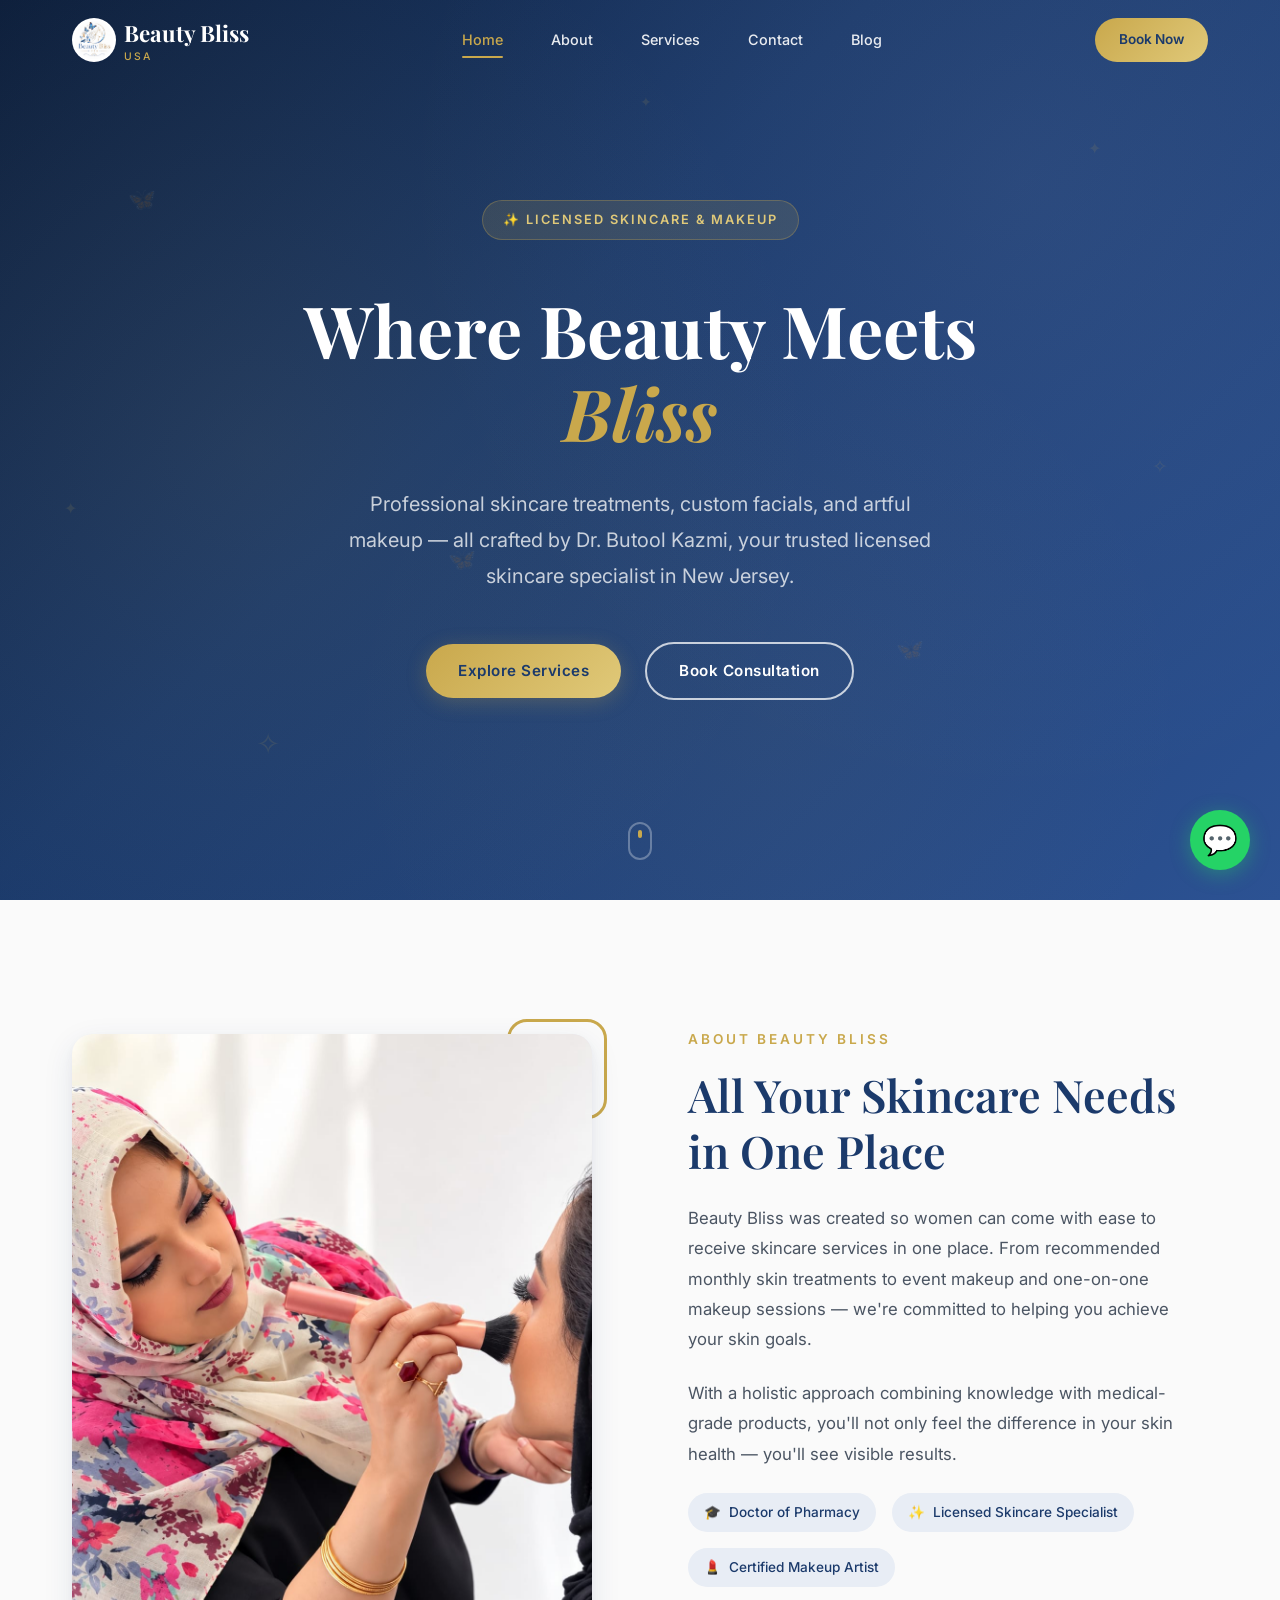
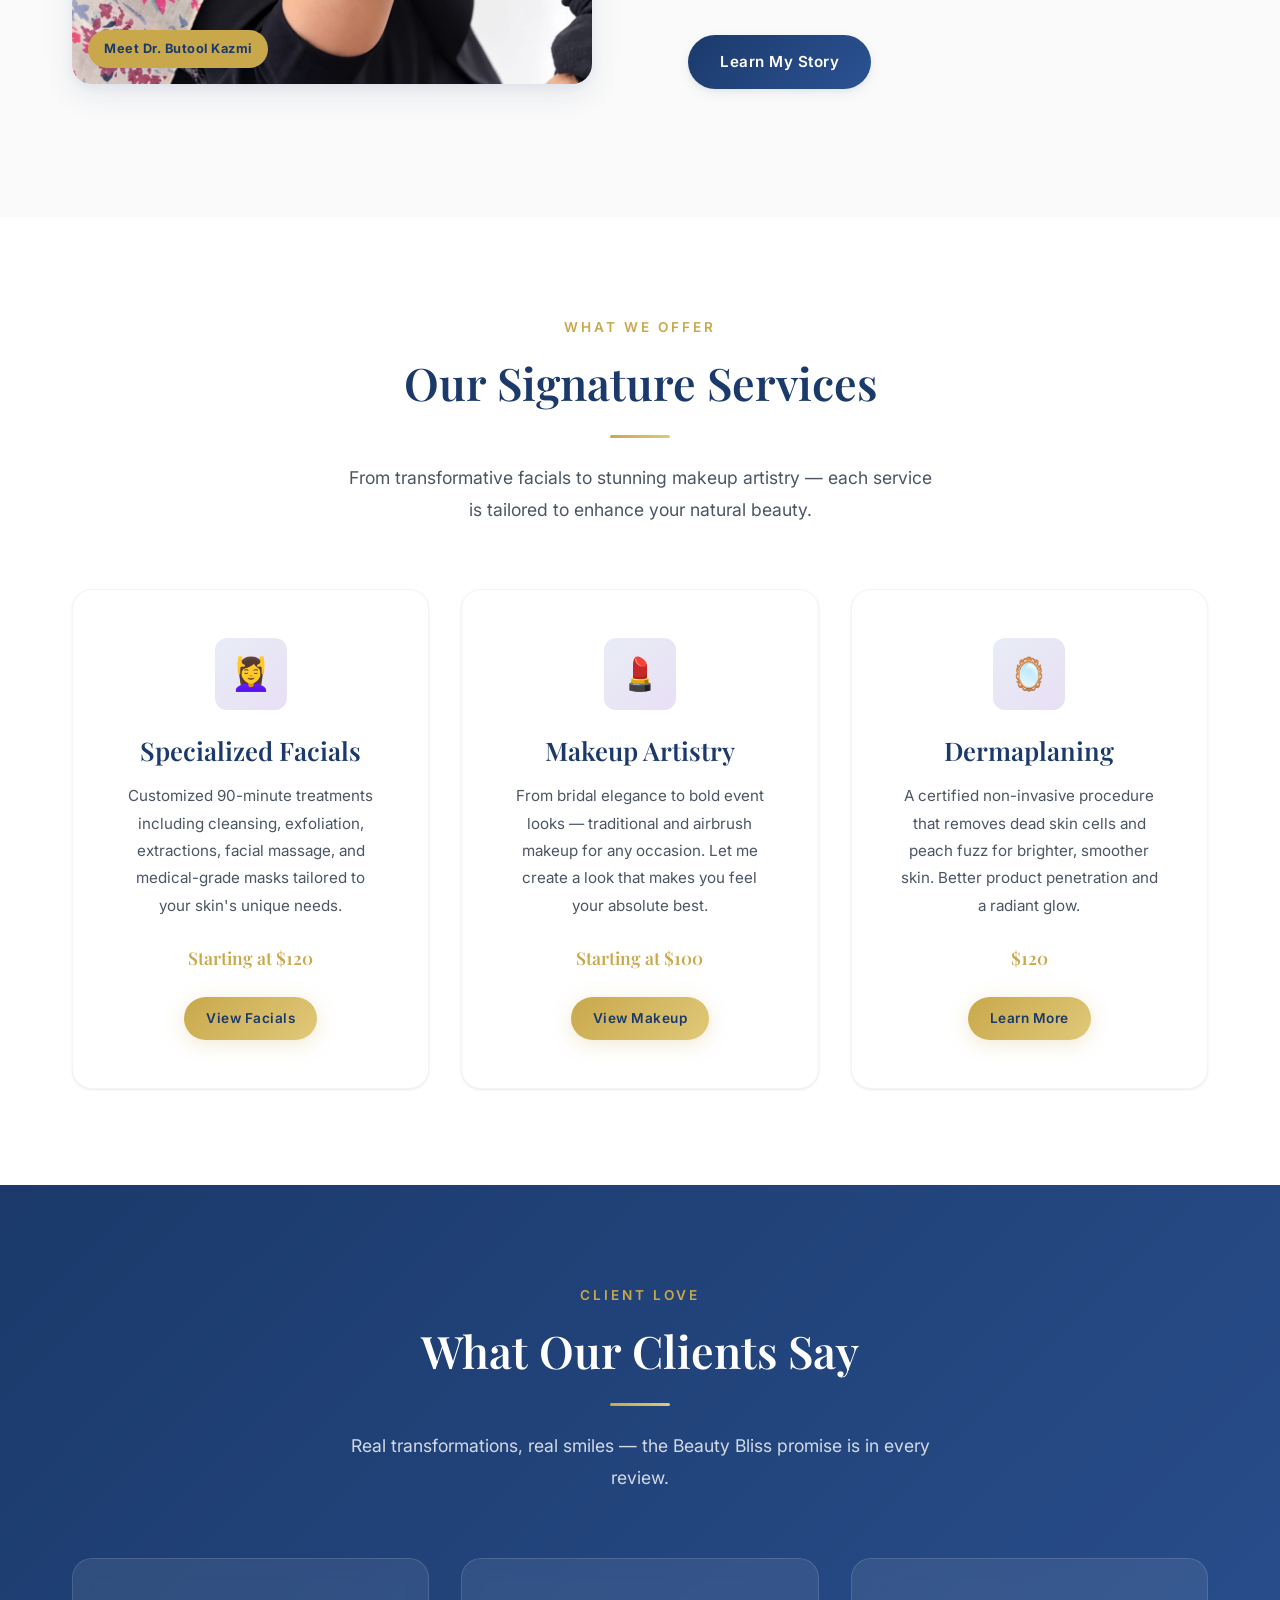
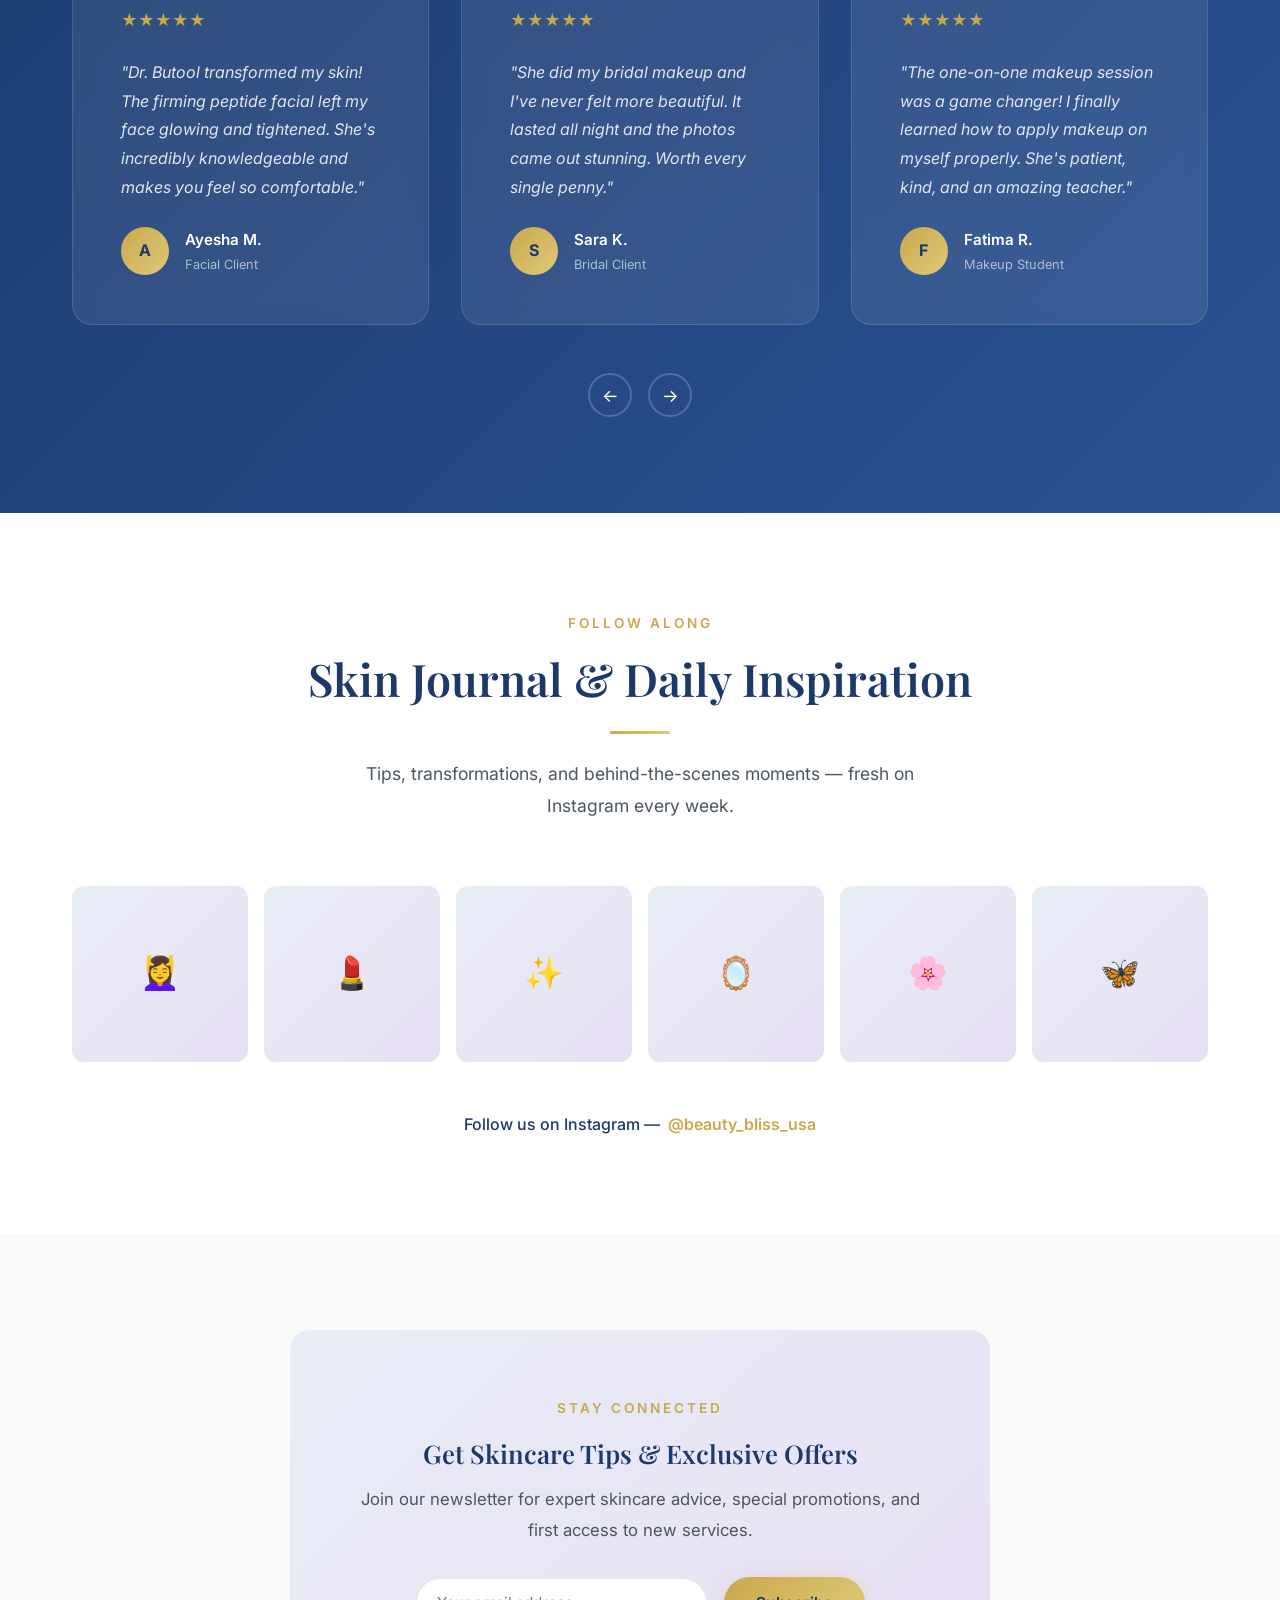
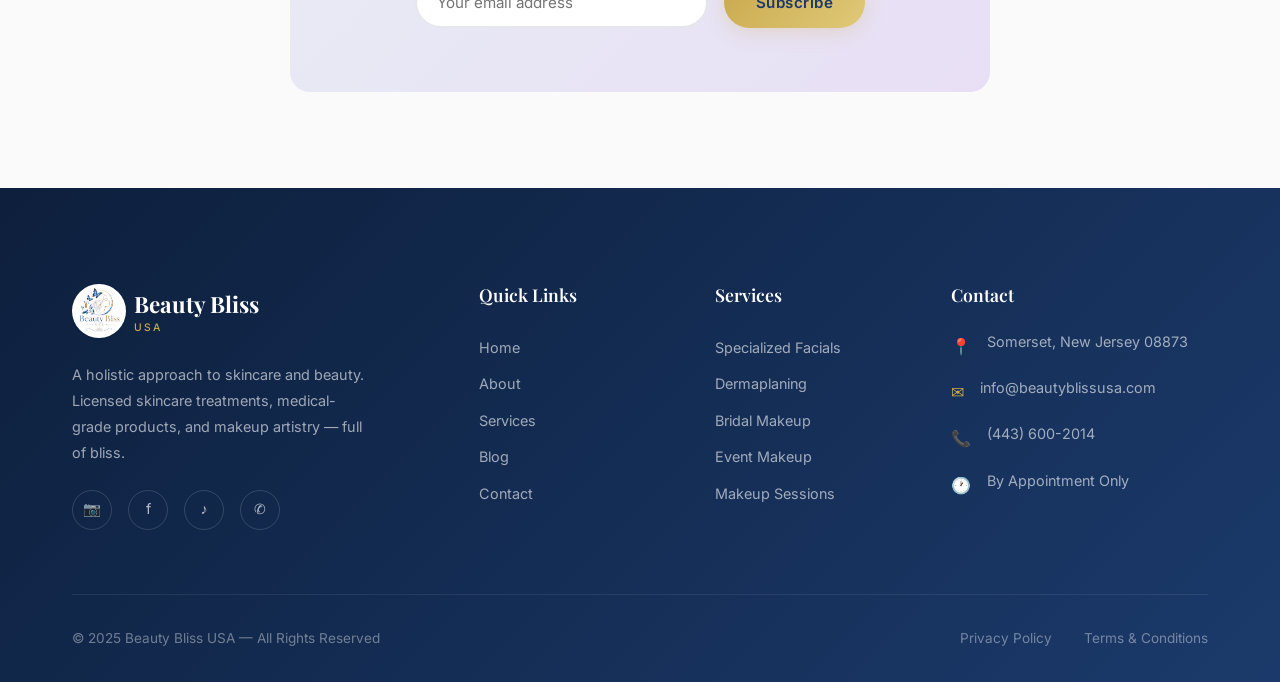
==== index.html @ 26333144 "Beauty Bliss USA - complete marketing site" ====
<!DOCTYPE html>
<html lang="en">
<head>
  <meta charset="UTF-8">
  <meta name="viewport" content="width=device-width, initial-scale=1.0">
  <title>Beauty Bliss USA — Skincare & Makeup Services in New Jersey</title>
  <meta name="description" content="Beauty Bliss USA offers professional skincare treatments, facials, dermaplaning, bridal makeup, and one-on-one makeup sessions in Somerset, New Jersey.">
  <link rel="stylesheet" href="css/style.css">
  <link rel="icon" href="images/logo.jpeg">
</head>
<body>

  <!-- ========== NAVIGATION ========== -->
  <nav class="nav" id="nav">
    <div class="nav__container">
      <a href="index.html" class="nav__logo">
        <img src="images/logo.jpeg" alt="Beauty Bliss USA logo" class="nav__logo-img">
        <div>
          <span class="nav__logo-text">Beauty Bliss</span>
          <span class="nav__logo-sub">USA</span>
        </div>
      </a>
      <div class="nav__links">
        <a href="index.html" class="nav__link active">Home</a>
        <a href="about.html" class="nav__link">About</a>
        <a href="services.html" class="nav__link">Services</a>
        <a href="contact.html" class="nav__link">Contact</a>
        <a href="blog.html" class="nav__link">Blog</a>
      </div>
      <a href="contact.html" class="nav__cta">Book Now</a>
      <button class="nav__toggle" aria-label="Menu">
        <span></span><span></span><span></span>
      </button>
    </div>
  </nav>

  <!-- Mobile Menu -->
  <div class="nav__mobile-menu">
    <a href="index.html" class="nav__mobile-link">Home</a>
    <a href="about.html" class="nav__mobile-link">About</a>
    <a href="services.html" class="nav__mobile-link">Services</a>
    <a href="contact.html" class="nav__mobile-link">Contact</a>
    <a href="blog.html" class="nav__mobile-link">Blog</a>
    <a href="contact.html" class="btn btn--primary">Book Now</a>
  </div>

  <!-- ========== HERO ========== -->
  <section class="hero" id="home">
    <div class="hero__bg-pattern"></div>
    <div class="hero__particles">
      <span class="hero__particle">🦋</span>
      <span class="hero__particle">✦</span>
      <span class="hero__particle">🦋</span>
      <span class="hero__particle">✧</span>
      <span class="hero__particle">✦</span>
      <span class="hero__particle">🦋</span>
      <span class="hero__particle">✧</span>
      <span class="hero__particle">✦</span>
    </div>
    <div class="hero__content">
      <div class="hero__badge">✨ Licensed Skincare & Makeup</div>
      <h1 class="hero__title">Where Beauty Meets <em>Bliss</em></h1>
      <p class="hero__subtitle">Professional skincare treatments, custom facials, and artful makeup — all crafted by Dr. Butool Kazmi, your trusted licensed skincare specialist in New Jersey.</p>
      <div class="hero__actions">
        <a href="services.html" class="btn btn--primary">Explore Services</a>
        <a href="contact.html" class="btn btn--outline">Book Consultation</a>
      </div>
    </div>
    <div class="hero__scroll-indicator"><span></span></div>
  </section>

  <!-- ========== ABOUT PREVIEW ========== -->
  <section class="section" id="about-preview">
    <div class="container">
      <div class="about-preview">
        <div class="about-preview__image-wrapper reveal reveal--left">
          <div class="about-preview__image">
            <img src="images/owner-makeup.jpeg" alt="Dr. Butool Kazmi, founder of Beauty Bliss USA, giving a client her signature glow">
            <span class="about-preview__image-badge">Meet Dr. Butool Kazmi</span>
          </div>
          <div class="about-preview__image-accent"></div>
        </div>
        <div class="about-preview__content reveal reveal--right">
          <div class="about-preview__label">About Beauty Bliss</div>
          <h2>All Your Skincare Needs in One Place</h2>
          <p>Beauty Bliss was created so women can come with ease to receive skincare services in one place. From recommended monthly skin treatments to event makeup and one-on-one makeup sessions — we're committed to helping you achieve your skin goals.</p>
          <p>With a holistic approach combining knowledge with medical-grade products, you'll not only feel the difference in your skin health — you'll see visible results.</p>
          <div class="about-preview__credentials">
            <span class="about-preview__credential"><span class="icon">🎓</span> Doctor of Pharmacy</span>
            <span class="about-preview__credential"><span class="icon">✨</span> Licensed Skincare Specialist</span>
            <span class="about-preview__credential"><span class="icon">💄</span> Certified Makeup Artist</span>
          </div>
          <a href="about.html" class="btn btn--blue">Learn My Story</a>
        </div>
      </div>
    </div>
  </section>

  <!-- ========== SERVICES PREVIEW ========== -->
  <section class="section section--alt" id="services-preview">
    <div class="container">
      <div class="section-header reveal">
        <span class="section-header__label">What We Offer</span>
        <h2>Our Signature Services</h2>
        <span class="accent-line"></span>
        <p>From transformative facials to stunning makeup artistry — each service is tailored to enhance your natural beauty.</p>
      </div>
      <div class="services-grid">
        <div class="service-card reveal delay-1">
          <div class="service-card__icon">💆‍♀️</div>
          <h3>Specialized Facials</h3>
          <p>Customized 90-minute treatments including cleansing, exfoliation, extractions, facial massage, and medical-grade masks tailored to your skin's unique needs.</p>
          <div class="service-card__price">Starting at $120</div>
          <a href="services.html" class="btn btn--primary btn--sm">View Facials</a>
        </div>
        <div class="service-card reveal delay-2">
          <div class="service-card__icon">💄</div>
          <h3>Makeup Artistry</h3>
          <p>From bridal elegance to bold event looks — traditional and airbrush makeup for any occasion. Let me create a look that makes you feel your absolute best.</p>
          <div class="service-card__price">Starting at $100</div>
          <a href="services.html" class="btn btn--primary btn--sm">View Makeup</a>
        </div>
        <div class="service-card reveal delay-3">
          <div class="service-card__icon">🪞</div>
          <h3>Dermaplaning</h3>
          <p>A certified non-invasive procedure that removes dead skin cells and peach fuzz for brighter, smoother skin. Better product penetration and a radiant glow.</p>
          <div class="service-card__price">$120</div>
          <a href="services.html" class="btn btn--primary btn--sm">Learn More</a>
        </div>
      </div>
    </div>
  </section>

  <!-- ========== TESTIMONIALS ========== -->
  <section class="section section--blue" id="testimonials">
    <div class="container">
      <div class="section-header reveal">
        <span class="section-header__label">Client Love</span>
        <h2>What Our Clients Say</h2>
        <span class="accent-line"></span>
        <p>Real transformations, real smiles — the Beauty Bliss promise is in every review.</p>
      </div>
      <div class="testimonials__wrapper reveal">
        <div class="testimonials__track">
          <div class="testimonial-card">
            <div class="testimonial-card__stars">★★★★★</div>
            <p class="testimonial-card__text">"Dr. Butool transformed my skin! The firming peptide facial left my face glowing and tightened. She's incredibly knowledgeable and makes you feel so comfortable."</p>
            <div class="testimonial-card__author">
              <div class="testimonial-card__avatar">A</div>
              <div>
                <p class="testimonial-card__name">Ayesha M.</p>
                <p class="testimonial-card__role">Facial Client</p>
              </div>
            </div>
          </div>
          <div class="testimonial-card">
            <div class="testimonial-card__stars">★★★★★</div>
            <p class="testimonial-card__text">"She did my bridal makeup and I've never felt more beautiful. It lasted all night and the photos came out stunning. Worth every single penny."</p>
            <div class="testimonial-card__author">
              <div class="testimonial-card__avatar">S</div>
              <div>
                <p class="testimonial-card__name">Sara K.</p>
                <p class="testimonial-card__role">Bridal Client</p>
              </div>
            </div>
          </div>
          <div class="testimonial-card">
            <div class="testimonial-card__stars">★★★★★</div>
            <p class="testimonial-card__text">"The one-on-one makeup session was a game changer! I finally learned how to apply makeup on myself properly. She's patient, kind, and an amazing teacher."</p>
            <div class="testimonial-card__author">
              <div class="testimonial-card__avatar">F</div>
              <div>
                <p class="testimonial-card__name">Fatima R.</p>
                <p class="testimonial-card__role">Makeup Student</p>
              </div>
            </div>
          </div>
          <div class="testimonial-card">
            <div class="testimonial-card__stars">★★★★★</div>
            <p class="testimonial-card__text">"I've struggled with acne-prone skin for years. Her oxygenated Rx facial is the only thing that's actually worked. My confidence is back!"</p>
            <div class="testimonial-card__author">
              <div class="testimonial-card__avatar">H</div>
              <div>
                <p class="testimonial-card__name">Hina B.</p>
                <p class="testimonial-card__role">Skincare Client</p>
              </div>
            </div>
          </div>
          <div class="testimonial-card">
            <div class="testimonial-card__stars">★★★★★</div>
            <p class="testimonial-card__text">"Absolute professional. From the consultation to the final look, everything was perfection. She listens to what you want and delivers beyond expectations."</p>
            <div class="testimonial-card__author">
              <div class="testimonial-card__avatar">N</div>
              <div>
                <p class="testimonial-card__name">Nadia T.</p>
                <p class="testimonial-card__role">Event Makeup Client</p>
              </div>
            </div>
          </div>
          <div class="testimonial-card">
            <div class="testimonial-card__stars">★★★★★</div>
            <p class="testimonial-card__text">"Dermaplaning was gentle and effective. My skin has never looked smoother and makeup applies like a dream now. Highly recommend!"</p>
            <div class="testimonial-card__author">
              <div class="testimonial-card__avatar">M</div>
              <div>
                <p class="testimonial-card__name">Mariam J.</p>
                <p class="testimonial-card__role">Dermaplaning Client</p>
              </div>
            </div>
          </div>
        </div>
      </div>
      <div class="testimonials__nav reveal">
        <button class="testimonials__nav-btn testimonials__prev" aria-label="Previous">←</button>
        <button class="testimonials__nav-btn testimonials__next" aria-label="Next">→</button>
      </div>
    </div>
  </section>
<!-- ========== INSTAGRAM FEED ========== -->
  <section class="section section--alt" id="instagram">
    <div class="container">
      <div class="section-header reveal">
        <span class="section-header__label">Follow Along</span>
        <h2>Skin Journal & Daily Inspiration</h2>
        <span class="accent-line"></span>
        <p>Tips, transformations, and behind-the-scenes moments — fresh on Instagram every week.</p>
      </div>
      <div class="instagram-grid">
        <a href="https://www.instagram.com/beauty_bliss_usa/" target="_blank" rel="noopener" class="instagram-item reveal delay-1">💆‍♀️</a>
        <a href="https://www.instagram.com/beauty_bliss_usa/" target="_blank" rel="noopener" class="instagram-item reveal delay-2">💄</a>
        <a href="https://www.instagram.com/beauty_bliss_usa/" target="_blank" rel="noopener" class="instagram-item reveal delay-3">✨</a>
        <a href="https://www.instagram.com/beauty_bliss_usa/" target="_blank" rel="noopener" class="instagram-item reveal delay-4">🪞</a>
        <a href="https://www.instagram.com/beauty_bliss_usa/" target="_blank" rel="noopener" class="instagram-item reveal delay-5">🌸</a>
        <a href="https://www.instagram.com/beauty_bliss_usa/" target="_blank" rel="noopener" class="instagram-item reveal delay-6">🦋</a>
      </div>
      <p class="instagram-handle reveal">Follow us on Instagram — <a href="https://www.instagram.com/beauty_bliss_usa/" target="_blank" rel="noopener">@beauty_bliss_usa</a></p>
    </div>
  </section>

  <!-- ========== NEWSLETTER ========== -->
  <section class="section" id="newsletter">
    <div class="container">
      <div class="newsletter reveal">
        <span class="section-header__label">Stay Connected</span>
        <h3>Get Skincare Tips & Exclusive Offers</h3>
        <p>Join our newsletter for expert skincare advice, special promotions, and first access to new services.</p>
        <form class="newsletter__form" action="#" method="post">
          <input type="email" class="newsletter__input" placeholder="Your email address" required aria-label="Email address">
          <button type="submit" class="btn btn--primary">Subscribe</button>
        </form>
      </div>
    </div>
  </section>

  <!-- ========== FOOTER ========== -->
  <footer class="footer">
    <div class="container">
      <div class="footer__grid">
        <div>
          <a href="index.html" class="nav__logo">
            <img src="images/logo.jpeg" alt="Beauty Bliss USA logo" class="nav__logo-img">
            <div>
              <span class="nav__logo-text">Beauty Bliss</span>
              <span class="nav__logo-sub">USA</span>
            </div>
          </a>
          <p class="footer__brand-text">A holistic approach to skincare and beauty. Licensed skincare treatments, medical-grade products, and makeup artistry — full of bliss.</p>
          <div class="footer__social">
            <a href="https://www.instagram.com/beauty_bliss_usa/" target="_blank" rel="noopener" class="footer__social-link" aria-label="Instagram">📷</a>
            <a href="https://www.facebook.com/" target="_blank" rel="noopener" class="footer__social-link" aria-label="Facebook">f</a>
            <a href="https://www.tiktok.com/" target="_blank" rel="noopener" class="footer__social-link" aria-label="TikTok">♪</a>
            <a href="https://wa.me/14436002014" target="_blank" rel="noopener" class="footer__social-link" aria-label="WhatsApp">✆</a>
          </div>
        </div>
        <div>
          <h4 class="footer__heading">Quick Links</h4>
          <a href="index.html" class="footer__link">Home</a>
          <a href="about.html" class="footer__link">About</a>
          <a href="services.html" class="footer__link">Services</a>
          <a href="blog.html" class="footer__link">Blog</a>
          <a href="contact.html" class="footer__link">Contact</a>
        </div>
        <div>
          <h4 class="footer__heading">Services</h4>
          <a href="services.html" class="footer__link">Specialized Facials</a>
          <a href="services.html" class="footer__link">Dermaplaning</a>
          <a href="services.html" class="footer__link">Bridal Makeup</a>
          <a href="services.html" class="footer__link">Event Makeup</a>
          <a href="services.html" class="footer__link">Makeup Sessions</a>
        </div>
        <div>
          <h4 class="footer__heading">Contact</h4>
          <div class="footer__contact-item">
            <span class="icon">📍</span>
            <span>Somerset, New Jersey 08873</span>
          </div>
          <div class="footer__contact-item">
            <span class="icon">✉</span>
            <span>info@beautyblissusa.com</span>
          </div>
          <div class="footer__contact-item">
            <span class="icon">📞</span>
            <span>(443) 600-2014</span>
          </div>
          <div class="footer__contact-item">
            <span class="icon">🕐</span>
            <span>By Appointment Only</span>
          </div>
        </div>
      </div>
      <div class="footer__bottom">
        <span>© 2025 Beauty Bliss USA — All Rights Reserved</span>
        <div class="footer__bottom-links">
          <a href="#">Privacy Policy</a>
          <a href="#">Terms & Conditions</a>
        </div>
      </div>
    </div>
  </footer>

  <!-- ========== WHATSAPP FLOAT ========== -->
  <a href="https://wa.me/14436002014" target="_blank" rel="noopener" class="whatsapp-float" aria-label="Chat on WhatsApp">💬</a>

  <script src="js/main.js"></script>
</body>
</html>
---- css/style.css ----
/* ============================================
   Beauty Bliss USA — Design System & Styles
   ============================================ */

/* ---------- Google Fonts ---------- */
@import url('https://fonts.googleapis.com/css2?family=Playfair+Display:ital,wght@0,400;0,500;0,600;0,700;1,400;1,500&family=Inter:wght@300;400;500;600;700&display=swap');

/* ---------- CSS Custom Properties ---------- */
:root {
  --blue-deep: #1B3A6B;
  --blue-medium: #2C5293;
  --blue-light: #3D6DB5;
  --blue-pale: #E8EDF5;
  --gold: #C9A84C;
  --gold-light: #E0C979;
  --gold-pale: #F5EDD4;
  --lavender: #E8DFF5;
  --lavender-deep: #C4B0E0;
  --rose: #F2D7D9;
  --rose-deep: #D4A0A6;

  --white: #FFFFFF;
  --off-white: #FAFAFA;
  --gray-50: #F9FAFB;
  --gray-100: #F3F4F6;
  --gray-200: #E5E7EB;
  --gray-300: #D1D5DB;
  --gray-400: #9CA3AF;
  --gray-500: #6B7280;
  --gray-600: #4B5563;
  --gray-700: #374151;
  --gray-800: #1F2937;
  --near-black: #1A1A2E;

  --font-heading: 'Playfair Display', Georgia, 'Times New Roman', serif;
  --font-body: 'Inter', -apple-system, BlinkMacSystemFont, 'Segoe UI', sans-serif;

  --space-xs: 0.25rem;
  --space-sm: 0.5rem;
  --space-md: 1rem;
  --space-lg: 1.5rem;
  --space-xl: 2rem;
  --space-2xl: 3rem;
  --space-3xl: 4rem;
  --space-4xl: 6rem;

  --radius-sm: 6px;
  --radius-md: 12px;
  --radius-lg: 20px;
  --radius-xl: 30px;
  --radius-full: 50%;

  --shadow-sm: 0 1px 3px rgba(27,58,107,0.06), 0 1px 2px rgba(27,58,107,0.04);
  --shadow-md: 0 4px 12px rgba(27,58,107,0.08), 0 2px 4px rgba(27,58,107,0.04);
  --shadow-lg: 0 10px 30px rgba(27,58,107,0.10), 0 4px 8px rgba(27,58,107,0.04);
  --shadow-xl: 0 20px 50px rgba(27,58,107,0.12);
  --shadow-gold: 0 4px 20px rgba(201,168,76,0.25);

  --transition-fast: 0.2s ease;
  --transition-base: 0.3s ease;
  --transition-smooth: 0.4s cubic-bezier(0.25, 0.46, 0.45, 0.94);

  --container-max: 1200px;
  --nav-height: 80px;
}

/* ---------- Reset & Base ---------- */
*, *::before, *::after {
  margin: 0;
  padding: 0;
  box-sizing: border-box;
}

html {
  scroll-behavior: smooth;
  font-size: 16px;
  -webkit-font-smoothing: antialiased;
  -moz-osx-font-smoothing: grayscale;
}

body {
  font-family: var(--font-body);
  color: var(--near-black);
  background-color: var(--off-white);
  line-height: 1.7;
  overflow-x: hidden;
}

img { max-width: 100%; height: auto; display: block; }
a { text-decoration: none; color: inherit; transition: color var(--transition-fast); }
ul, ol { list-style: none; }
button { font-family: var(--font-body); cursor: pointer; border: none; background: none; }
input, textarea, select { font-family: var(--font-body); font-size: 1rem; }

/* ---------- Utility Classes ---------- */
.container { max-width: var(--container-max); margin: 0 auto; padding: 0 var(--space-xl); }
.section { padding: var(--space-4xl) 0; }
.section--alt { background-color: var(--white); }
.section--blue { background: linear-gradient(135deg, var(--blue-deep) 0%, var(--blue-medium) 100%); color: var(--white); }
.section--lavender { background: linear-gradient(135deg, var(--lavender) 0%, var(--blue-pale) 100%); }
.text-center { text-align: center; }

/* ---------- Typography ---------- */
h1, h2, h3, h4, h5, h6 {
  font-family: var(--font-heading);
  font-weight: 600;
  line-height: 1.25;
  color: var(--blue-deep);
}
h1 { font-size: clamp(2.2rem, 5vw, 3.8rem); font-weight: 700; }
h2 { font-size: clamp(1.8rem, 3.5vw, 2.8rem); }
h3 { font-size: clamp(1.3rem, 2vw, 1.6rem); }
h4 { font-size: 1.2rem; }
p { color: var(--gray-600); font-size: 1.05rem; line-height: 1.8; }
.lead { font-size: 1.2rem; color: var(--gray-500); }

/* ---------- Section Header ---------- */
.section-header { text-align: center; margin-bottom: var(--space-3xl); }
.section-header__label {
  display: inline-block;
  font-family: var(--font-body);
  font-size: 0.85rem;
  font-weight: 600;
  text-transform: uppercase;
  letter-spacing: 3px;
  color: var(--gold);
  margin-bottom: var(--space-md);
}
.section-header h2 { margin-bottom: var(--space-lg); }
.section-header p { max-width: 600px; margin: 0 auto; font-size: 1.1rem; }
.section--blue .section-header h2, .section--blue .section-header p { color: var(--white); }
.section--blue .section-header p { color: rgba(255,255,255,0.8); }

.accent-line {
  display: block;
  width: 60px;
  height: 3px;
  background: linear-gradient(90deg, var(--gold), var(--gold-light));
  border-radius: 2px;
  margin: var(--space-lg) auto;
}

/* ---------- Buttons ---------- */
.btn {
  display: inline-flex;
  align-items: center;
  justify-content: center;
  gap: var(--space-sm);
  padding: 14px 32px;
  font-size: 0.95rem;
  font-weight: 600;
  letter-spacing: 0.5px;
  border-radius: var(--radius-xl);
  transition: all var(--transition-smooth);
  position: relative;
  overflow: hidden;
}
.btn--primary {
  background: linear-gradient(135deg, var(--gold) 0%, var(--gold-light) 100%);
  color: var(--blue-deep);
  box-shadow: var(--shadow-gold);
}
.btn--primary:hover {
  transform: translateY(-2px);
  box-shadow: 0 8px 30px rgba(201,168,76,0.35);
}
.btn--blue {
  background: linear-gradient(135deg, var(--blue-deep) 0%, var(--blue-medium) 100%);
  color: var(--white);
  box-shadow: var(--shadow-md);
}
.btn--blue:hover {
  transform: translateY(-2px);
  box-shadow: var(--shadow-lg);
}
.btn--outline {
  border: 2px solid rgba(255,255,255,0.75);
  color: var(--white);
  background: transparent;
}
.btn--outline:hover {
  border-color: var(--gold);
  color: var(--gold);
  background: rgba(255,255,255,0.08);
}
.btn--sm {
  padding: 10px 22px;
  font-size: 0.85rem;
}
.btn--ghost {
  border: 2px solid var(--blue-medium);
  color: var(--blue-deep);
  background: transparent;
}
.btn--ghost:hover {
  border-color: var(--gold);
  color: var(--gold);
  background: var(--white);
}
/* ============================================
   NAVIGATION
   ============================================ */
.nav {
  position: fixed;
  top: 0; left: 0; right: 0;
  z-index: 1000;
  height: var(--nav-height);
  display: flex;
  align-items: center;
  transition: all var(--transition-base);
  background: transparent;
}
.nav.scrolled {
  background: rgba(255,255,255,0.95);
  backdrop-filter: blur(20px);
  -webkit-backdrop-filter: blur(20px);
  box-shadow: 0 2px 20px rgba(27,58,107,0.08);
  height: 70px;
}
.nav__container {
  display: flex;
  align-items: center;
  justify-content: space-between;
  max-width: var(--container-max);
  margin: 0 auto;
  padding: 0 var(--space-xl);
  width: 100%;
}
.nav__logo { display: flex; align-items: center; gap: var(--space-sm); z-index: 1001; }
.nav__logo-icon { font-size: 1.8rem; }
.nav__logo-img {
  width: 44px;
  height: 44px;
  object-fit: contain;
  border-radius: 50%;
  background: var(--white);
  padding: 3px;
  box-shadow: var(--shadow-sm);
  flex-shrink: 0;
}
.footer .nav__logo-img { width: 54px; height: 54px; }
.nav__logo-text {
  font-family: var(--font-heading);
  font-size: 1.4rem;
  font-weight: 700;
  color: var(--white);
  transition: color var(--transition-base);
}
.nav.scrolled .nav__logo-text { color: var(--blue-deep); }
.nav__logo-sub {
  font-family: var(--font-body);
  font-size: 0.65rem;
  font-weight: 500;
  text-transform: uppercase;
  letter-spacing: 2px;
  color: var(--gold);
  display: block;
  margin-top: -4px;
}
.nav__links { display: flex; align-items: center; gap: var(--space-2xl); }
.nav__link {
  font-size: 0.9rem;
  font-weight: 500;
  color: rgba(255,255,255,0.9);
  position: relative;
  padding: 4px 0;
  transition: color var(--transition-fast);
}
.nav.scrolled .nav__link { color: var(--gray-600); }
.nav__link::after {
  content: '';
  position: absolute;
  bottom: -2px; left: 0;
  width: 0; height: 2px;
  background: var(--gold);
  transition: width var(--transition-smooth);
  border-radius: 1px;
}
.nav__link:hover, .nav__link.active { color: var(--gold); }
.nav__link:hover::after, .nav__link.active::after { width: 100%; }
.nav__cta {
  padding: 10px 24px;
  font-size: 0.85rem;
  font-weight: 600;
  background: linear-gradient(135deg, var(--gold) 0%, var(--gold-light) 100%);
  color: var(--blue-deep);
  border-radius: var(--radius-xl);
  transition: all var(--transition-smooth);
}
.nav__cta:hover { transform: translateY(-2px); box-shadow: var(--shadow-gold); }

/* Mobile Menu Toggle */
.nav__toggle {
  display: none;
  flex-direction: column;
  gap: 5px;
  z-index: 1001;
  padding: 4px;
}
.nav__toggle span {
  width: 24px; height: 2px;
  background: var(--white);
  border-radius: 2px;
  transition: all var(--transition-base);
}
.nav.scrolled .nav__toggle span { background: var(--blue-deep); }
.nav__toggle.active span:nth-child(1) { transform: rotate(45deg) translate(5px, 5px); }
.nav__toggle.active span:nth-child(2) { opacity: 0; }
.nav__toggle.active span:nth-child(3) { transform: rotate(-45deg) translate(5px, -5px); }

/* Mobile Menu */
.nav__mobile-menu {
  display: none;
  position: fixed;
  top: 0; left: 0; right: 0; bottom: 0;
  background: linear-gradient(135deg, var(--blue-deep) 0%, #0D1F3C 100%);
  z-index: 999;
  flex-direction: column;
  align-items: center;
  justify-content: center;
  gap: var(--space-2xl);
}
.nav__mobile-menu.active { display: flex; }
.nav__mobile-link {
  font-family: var(--font-heading);
  font-size: 1.8rem;
  color: var(--white);
  opacity: 0.9;
  transition: all var(--transition-fast);
}

/* ============================================
   HERO SECTION
   ============================================ */
.hero {
  position: relative;
  min-height: 100vh;
  display: flex;
  align-items: center;
  justify-content: center;
  overflow: hidden;
  background: linear-gradient(135deg, #0D1F3C 0%, var(--blue-deep) 40%, var(--blue-medium) 100%);
}
.hero__bg-pattern {
  position: absolute; inset: 0;
  background:
    radial-gradient(circle at 20% 50%, rgba(201,168,76,0.08) 0%, transparent 50%),
    radial-gradient(circle at 80% 20%, rgba(232,223,245,0.06) 0%, transparent 50%),
    radial-gradient(circle at 60% 80%, rgba(201,168,76,0.05) 0%, transparent 40%);
}
.hero__particles { position: absolute; inset: 0; overflow: hidden; pointer-events: none; }
.hero__particle {
  position: absolute;
  font-size: 1.4rem;
  opacity: 0.12;
  animation: floatParticle 15s ease-in-out infinite;
  color: var(--gold);
}
.hero__particle:nth-child(1) { left: 10%; top: 20%; animation-delay: 0s; animation-duration: 18s; }
.hero__particle:nth-child(2) { left: 85%; top: 15%; animation-delay: 2s; animation-duration: 22s; font-size: 1rem; }
.hero__particle:nth-child(3) { left: 70%; top: 70%; animation-delay: 4s; animation-duration: 16s; }
.hero__particle:nth-child(4) { left: 20%; top: 80%; animation-delay: 6s; animation-duration: 20s; font-size: 1.8rem; }
.hero__particle:nth-child(5) { left: 50%; top: 10%; animation-delay: 1s; animation-duration: 24s; font-size: 0.9rem; }
.hero__particle:nth-child(6) { left: 35%; top: 60%; animation-delay: 3s; animation-duration: 17s; }
.hero__particle:nth-child(7) { left: 90%; top: 50%; animation-delay: 5s; animation-duration: 21s; font-size: 1.2rem; }
.hero__particle:nth-child(8) { left: 5%; top: 55%; animation-delay: 7s; animation-duration: 19s; font-size: 1rem; }

@keyframes floatParticle {
  0%, 100% { transform: translate(0, 0) rotate(0deg); opacity: 0.12; }
  25% { transform: translate(30px, -20px) rotate(5deg); opacity: 0.18; }
  50% { transform: translate(-15px, 15px) rotate(-3deg); opacity: 0.10; }
  75% { transform: translate(20px, 25px) rotate(4deg); opacity: 0.15; }
}

.hero__content { position: relative; z-index: 2; text-align: center; max-width: 800px; padding: 0 var(--space-xl); }
.hero__badge {
  display: inline-flex;
  align-items: center;
  gap: var(--space-sm);
  padding: 8px 20px;
  background: rgba(201,168,76,0.15);
  border: 1px solid rgba(201,168,76,0.3);
  border-radius: var(--radius-xl);
  font-size: 0.8rem;
  font-weight: 600;
  color: var(--gold-light);
  text-transform: uppercase;
  letter-spacing: 2px;
  margin-bottom: var(--space-2xl);
  animation: fadeInDown 0.8s ease forwards;
}
.hero__title {
  color: var(--white);
  font-size: clamp(2.5rem, 6vw, 4.5rem);
  font-weight: 700;
  line-height: 1.15;
  margin-bottom: var(--space-xl);
  animation: fadeInUp 0.8s ease 0.2s forwards;
  opacity: 0;
}
.hero__title em { font-style: italic; color: var(--gold); }
.hero__subtitle {
  font-size: clamp(1rem, 2vw, 1.25rem);
  color: rgba(255,255,255,0.75);
  max-width: 600px;
  margin: 0 auto var(--space-2xl);
  line-height: 1.8;
  animation: fadeInUp 0.8s ease 0.4s forwards;
  opacity: 0;
}
.hero__actions {
  display: flex;
  align-items: center;
  justify-content: center;
  gap: var(--space-lg);
  flex-wrap: wrap;
  animation: fadeInUp 0.8s ease 0.6s forwards;
  opacity: 0;
}
.hero__scroll-indicator {
  position: absolute;
  bottom: 40px;
  left: 50%;
  transform: translateX(-50%);
  z-index: 2;
  animation: bounce 2s ease infinite;
}
.hero__scroll-indicator span {
  display: block;
  width: 24px; height: 38px;
  border: 2px solid rgba(255,255,255,0.3);
  border-radius: 12px;
  position: relative;
}
.hero__scroll-indicator span::after {
  content: '';
  position: absolute;
  top: 6px; left: 50%;
  transform: translateX(-50%);
  width: 4px; height: 8px;
  background: var(--gold);
  border-radius: 2px;
  animation: scrollDot 2s ease infinite;
}
@keyframes bounce {
  0%, 100% { transform: translateX(-50%) translateY(0); }
  50% { transform: translateX(-50%) translateY(8px); }
}
@keyframes scrollDot {
  0% { opacity: 1; top: 6px; }
  50% { opacity: 0.4; top: 10px; }
  100% { opacity: 1; top: 6px; }
}

/* ============================================
   ABOUT PREVIEW (Home Section)
   ============================================ */
.about-preview {
  display: grid;
  grid-template-columns: 1fr 1fr;
  gap: var(--space-4xl);
  align-items: center;
}
.about-preview__image-wrapper { position: relative; }
.about-preview__image {
  width: 100%;
  aspect-ratio: 4/5;
  background: linear-gradient(135deg, var(--blue-pale) 0%, var(--lavender) 100%);
  border-radius: var(--radius-lg);
  overflow: hidden;
  position: relative;
  box-shadow: var(--shadow-lg);
}
.about-preview__image img {
  width: 100%;
  height: 100%;
  object-fit: cover;
  display: block;
}
.about-preview__image-badge {
  position: absolute;
  bottom: 16px; left: 16px;
  background: var(--gold);
  color: var(--blue-deep);
  font-family: var(--font-body);
  font-size: 0.8rem;
  font-weight: 700;
  letter-spacing: 0.5px;
  padding: 8px 16px;
  border-radius: var(--radius-xl);
  box-shadow: var(--shadow-md);
  z-index: 2;
}
.about-preview__image-accent {
  position: absolute;
  top: -15px; right: -15px;
  width: 100px; height: 100px;
  border: 3px solid var(--gold);
  border-radius: var(--radius-lg);
  z-index: -1;
}
.about-preview__content { padding: var(--space-xl) 0; }
.about-preview__label {
  font-size: 0.85rem;
  font-weight: 600;
  text-transform: uppercase;
  letter-spacing: 3px;
  color: var(--gold);
  margin-bottom: var(--space-md);
}
.about-preview h2 { margin-bottom: var(--space-lg); }
.about-preview p { margin-bottom: var(--space-lg); }
.about-preview__credentials {
  display: flex;
  flex-wrap: wrap;
  gap: var(--space-md);
  margin-bottom: var(--space-2xl);
}
.about-preview__credential {
  display: inline-flex;
  align-items: center;
  gap: var(--space-sm);
  padding: 8px 16px;
  background: var(--blue-pale);
  border-radius: var(--radius-xl);
  font-size: 0.85rem;
  font-weight: 500;
  color: var(--blue-deep);
}
.about-preview__credential .icon { color: var(--gold); }

/* ============================================
   SERVICES PREVIEW (Home Section)
   ============================================ */
.services-grid {
  display: grid;
  grid-template-columns: repeat(3, 1fr);
  gap: var(--space-xl);
}
.service-card {
  background: var(--white);
  border-radius: var(--radius-lg);
  padding: var(--space-2xl);
  text-align: center;
  box-shadow: var(--shadow-sm);
  border: 1px solid var(--gray-100);
  transition: all var(--transition-smooth);
  position: relative;
  overflow: hidden;
}
.service-card::before {
  content: '';
  position: absolute;
  top: 0; left: 0; right: 0;
  height: 4px;
  background: linear-gradient(90deg, var(--blue-deep), var(--gold));
  transform: scaleX(0);
  transition: transform var(--transition-smooth);
}
.service-card:hover { transform: translateY(-8px); box-shadow: var(--shadow-xl); border-color: transparent; }
.service-card:hover::before { transform: scaleX(1); }
.service-card__icon {
  width: 72px; height: 72px;
  border-radius: var(--radius-md);
  display: flex;
  align-items: center;
  justify-content: center;
  font-size: 2rem;
  margin: 0 auto var(--space-lg);
  background: linear-gradient(135deg, var(--blue-pale) 0%, var(--lavender) 100%);
}
.service-card h3 { margin-bottom: var(--space-md); }
.service-card p { font-size: 0.95rem; margin-bottom: var(--space-lg); }
.service-card__price {
  font-family: var(--font-heading);
  font-size: 1.1rem;
  font-weight: 600;
  color: var(--gold);
  margin-bottom: var(--space-lg);
}

/* ============================================
   TESTIMONIALS
   ============================================ */
.testimonials__wrapper { position: relative; overflow: hidden; }
.testimonials__track {
  display: flex;
  gap: var(--space-xl);
  transition: transform 0.6s cubic-bezier(0.25, 0.46, 0.45, 0.94);
}
.testimonial-card {
  min-width: calc(33.333% - var(--space-xl) * 2 / 3);
  background: rgba(255,255,255,0.08);
  backdrop-filter: blur(10px);
  border: 1px solid rgba(255,255,255,0.12);
  border-radius: var(--radius-lg);
  padding: var(--space-2xl);
}
.testimonial-card__stars {
  display: flex;
  gap: 2px;
  margin-bottom: var(--space-lg);
  color: var(--gold);
  font-size: 1rem;
}
.testimonial-card__text {
  font-size: 1rem;
  line-height: 1.8;
  color: rgba(255,255,255,0.85);
  margin-bottom: var(--space-lg);
  font-style: italic;
}
.testimonial-card__author {
  display: flex;
  align-items: center;
  gap: var(--space-md);
}
.testimonial-card__avatar {
  width: 48px; height: 48px;
  border-radius: var(--radius-full);
  background: linear-gradient(135deg, var(--gold), var(--gold-light));
  display: flex;
  align-items: center;
  justify-content: center;
  font-weight: 700;
  font-size: 1rem;
  color: var(--blue-deep);
}
.testimonial-card__name {
  font-weight: 600;
  color: var(--white);
  font-size: 0.95rem;
}
.testimonial-card__role {
  font-size: 0.8rem;
  color: rgba(255,255,255,0.6);
}
.testimonials__nav {
  display: flex;
  align-items: center;
  justify-content: center;
  gap: var(--space-md);
  margin-top: var(--space-2xl);
}
.testimonials__nav-btn {
  width: 44px; height: 44px;
  border-radius: var(--radius-full);
  border: 2px solid rgba(255,255,255,0.2);
  display: flex;
  align-items: center;
  justify-content: center;
  color: var(--white);
  font-size: 1.1rem;
  transition: all var(--transition-fast);
}
.testimonials__nav-btn:hover {
  border-color: var(--gold);
  background: rgba(201,168,76,0.15);
}

/* ============================================
   INSTAGRAM FEED SECTION
   ============================================ */
.instagram-grid {
  display: grid;
  grid-template-columns: repeat(6, 1fr);
  gap: var(--space-md);
}
.instagram-item {
  aspect-ratio: 1;
  border-radius: var(--radius-md);
  overflow: hidden;
  position: relative;
  cursor: pointer;
  background: linear-gradient(135deg, var(--blue-pale), var(--lavender));
  display: flex;
  align-items: center;
  justify-content: center;
  font-size: 2rem;
}
.instagram-item::after {
  content: '↗';
  position: absolute; inset: 0;
  background: rgba(27,58,107,0.6);
  display: flex;
  align-items: center;
  justify-content: center;
  color: var(--white);
  font-size: 1.5rem;
  opacity: 0;
  transition: opacity var(--transition-base);
}
.instagram-item:hover::after { opacity: 1; }
.instagram-handle {
  display: flex;
  align-items: center;
  justify-content: center;
  gap: var(--space-sm);
  margin-top: var(--space-2xl);
  font-size: 1rem;
  font-weight: 500;
  color: var(--blue-deep);
}
.instagram-handle a { color: var(--gold); font-weight: 600; }

/* ============================================
   NEWSLETTER SECTION
   ============================================ */
.newsletter {
  background: linear-gradient(135deg, var(--blue-pale) 0%, var(--lavender) 100%);
  border-radius: var(--radius-lg);
  padding: var(--space-3xl);
  text-align: center;
  max-width: 700px;
  margin: 0 auto;
}
.newsletter h3 { margin-bottom: var(--space-md); }
.newsletter p { margin-bottom: var(--space-xl); }
.newsletter__form {
  display: flex;
  gap: var(--space-md);
  max-width: 450px;
  margin: 0 auto;
}
.newsletter__input {
  flex: 1;
  padding: 14px 20px;
  border: 2px solid var(--gray-200);
  border-radius: var(--radius-xl);
  font-size: 0.95rem;
  background: var(--white);
  transition: border-color var(--transition-fast);
  outline: none;
}
.newsletter__input:focus { border-color: var(--gold); }

/* ============================================
   FOOTER
   ============================================ */
.footer {
  background: linear-gradient(135deg, #0D1F3C 0%, var(--blue-deep) 100%);
  color: rgba(255,255,255,0.8);
  padding-top: var(--space-4xl);
}
.footer__grid {
  display: grid;
  grid-template-columns: 2fr 1fr 1fr 1.5fr;
  gap: var(--space-3xl);
  padding-bottom: var(--space-3xl);
  border-bottom: 1px solid rgba(255,255,255,0.08);
}
.footer__brand-text {
  font-size: 0.9rem;
  line-height: 1.8;
  color: rgba(255,255,255,0.6);
  margin-top: var(--space-lg);
  max-width: 300px;
}
.footer__heading {
  font-family: var(--font-heading);
  font-size: 1.1rem;
  font-weight: 600;
  color: var(--white);
  margin-bottom: var(--space-lg);
}
.footer__link {
  display: block;
  color: rgba(255,255,255,0.6);
  font-size: 0.9rem;
  padding: 6px 0;
  transition: all var(--transition-fast);
}
.footer__link:hover { color: var(--gold); transform: translateX(4px); }
.footer__contact-item {
  display: flex;
  align-items: flex-start;
  gap: var(--space-md);
  margin-bottom: var(--space-md);
  font-size: 0.9rem;
  color: rgba(255,255,255,0.6);
}
.footer__contact-item .icon { color: var(--gold); font-size: 1rem; margin-top: 3px; }
.footer__social {
  display: flex;
  gap: var(--space-md);
  margin-top: var(--space-lg);
}
.footer__social-link {
  width: 40px; height: 40px;
  border-radius: var(--radius-full);
  border: 1px solid rgba(255,255,255,0.15);
  display: flex;
  align-items: center;
  justify-content: center;
  color: rgba(255,255,255,0.7);
  font-size: 0.9rem;
  transition: all var(--transition-fast);
}
.footer__social-link:hover {
  border-color: var(--gold);
  color: var(--gold);
  background: rgba(201,168,76,0.1);
  transform: translateY(-3px);
}
.footer__bottom {
  display: flex;
  align-items: center;
  justify-content: space-between;
  padding: var(--space-xl) 0;
  font-size: 0.85rem;
  color: rgba(255,255,255,0.4);
}
.footer__bottom-links { display: flex; gap: var(--space-xl); }
.footer__bottom-links a { color: rgba(255,255,255,0.4); }
.footer__bottom-links a:hover { color: var(--gold); }

/* ============================================
   WHATSAPP FLOATING BUTTON
   ============================================ */
.whatsapp-float {
  position: fixed;
  bottom: 30px;
  right: 30px;
  z-index: 999;
  width: 60px; height: 60px;
  border-radius: var(--radius-full);
  background: #25D366;
  display: flex;
  align-items: center;
  justify-content: center;
  color: var(--white);
  font-size: 1.8rem;
  box-shadow: 0 4px 20px rgba(37,211,102,0.4);
  transition: all var(--transition-smooth);
  animation: pulse 2s ease infinite;
}
.whatsapp-float:hover {
  transform: scale(1.1);
  box-shadow: 0 6px 30px rgba(37,211,102,0.5);
}
@keyframes pulse {
  0% { transform: scale(1); box-shadow: 0 4px 20px rgba(37,211,102,0.3); }
  50% { transform: scale(1.06); box-shadow: 0 6px 30px rgba(37,211,102,0.5); }
  100% { transform: scale(1); box-shadow: 0 4px 20px rgba(37,211,102,0.3); }
}

/* ============================================
   PAGE HERO (Subpages)
   ============================================ */
.page-hero {
  padding: calc(var(--nav-height) + var(--space-4xl)) 0 var(--space-3xl);
  background: linear-gradient(135deg, #0D1F3C 0%, var(--blue-deep) 50%, var(--blue-medium) 100%);
  text-align: center;
  position: relative;
  overflow: hidden;
}
.page-hero__bg {
  position: absolute; inset: 0;
  background:
    radial-gradient(circle at 30% 50%, rgba(201,168,76,0.06) 0%, transparent 50%),
    radial-gradient(circle at 70% 30%, rgba(232,223,245,0.04) 0%, transparent 40%);
}
.page-hero h1 { color: var(--white); position: relative; z-index: 1; }
.page-hero p {
  color: rgba(255,255,255,0.7);
  font-size: 1.15rem;
  position: relative;
  z-index: 1;
  margin-top: var(--space-lg);
  max-width: 600px;
  margin-left: auto;
  margin-right: auto;
}
.breadcrumb {
  display: flex;
  align-items: center;
  justify-content: center;
  gap: var(--space-sm);
  margin-top: var(--space-xl);
  font-size: 0.85rem;
  color: rgba(255,255,255,0.5);
  position: relative;
  z-index: 1;
}
.breadcrumb a { color: rgba(255,255,255,0.6); }
.breadcrumb a:hover { color: var(--gold); }
.breadcrumb .sep { color: rgba(255,255,255,0.3); }
.breadcrumb .current { color: var(--gold); }

/* ============================================
   ABOUT PAGE
   ============================================ */
.about-story {
  display: grid;
  grid-template-columns: 1fr 1fr;
  gap: var(--space-4xl);
  align-items: center;
}
.about-story__content h2 { margin-bottom: var(--space-lg); }
.about-story__content p { margin-bottom: var(--space-lg); }
.about-story__media {
  position: relative;
  padding: var(--space-2xl);
}
.about-story__media::before {
  content: '';
  position: absolute;
  bottom: 0; left: 0;
  width: 140px; height: 140px;
  background: linear-gradient(135deg, var(--gold-pale) 0%, var(--gold-light) 100%);
  border-radius: var(--radius-lg);
  z-index: 0;
}
.about-story__image-main {
  position: relative;
  z-index: 1;
  aspect-ratio: 4/5;
  background: linear-gradient(135deg, var(--blue-pale) 0%, var(--lavender) 100%);
  border-radius: var(--radius-lg);
  overflow: hidden;
  box-shadow: var(--shadow-xl);
}
.about-story__image-main img {
  width: 100%;
  height: 100%;
  object-fit: cover;
  display: block;
}
.about-story__badge {
  position: absolute;
  bottom: 16px; left: 16px;
  display: inline-flex;
  align-items: center;
  gap: var(--space-sm);
  padding: 10px 18px;
  background: rgba(255,255,255,0.95);
  backdrop-filter: blur(8px);
  -webkit-backdrop-filter: blur(8px);
  border-radius: var(--radius-xl);
  font-family: var(--font-body);
  font-size: 0.8rem;
  font-weight: 600;
  color: var(--blue-deep);
  box-shadow: var(--shadow-lg);
  z-index: 2;
}
.about-story__image-second {
  position: absolute;
  top: -8px; right: -8px;
  width: 42%;
  aspect-ratio: 4/5;
  background: linear-gradient(135deg, var(--lavender-deep) 0%, var(--gold-pale) 100%);
  border-radius: var(--radius-md);
  overflow: hidden;
  border: 5px solid var(--white);
  box-shadow: var(--shadow-lg);
  z-index: 2;
  transform: rotate(2deg);
  transition: transform var(--transition-base);
}
.about-story__image-second:hover { transform: rotate(0deg) scale(1.02); }
.about-story__image-second img {
  width: 100%;
  height: 100%;
  object-fit: cover;
  display: block;
}
.credentials-grid {
  display: grid;
  grid-template-columns: repeat(3, 1fr);
  gap: var(--space-xl);
}
.credential-card {
  background: var(--white);
  border-radius: var(--radius-lg);
  padding: var(--space-2xl);
  text-align: center;
  box-shadow: var(--shadow-sm);
  border: 1px solid var(--gray-100);
  transition: all var(--transition-smooth);
}
.credential-card:hover { transform: translateY(-5px); box-shadow: var(--shadow-lg); }
.credential-card__icon { font-size: 2.5rem; margin-bottom: var(--space-lg); }
.credential-card h4 { margin-bottom: var(--space-sm); color: var(--blue-deep); }
.credential-card p { font-size: 0.9rem; }

/* Brand Story */
.brand-story {
  display: grid;
  grid-template-columns: 1fr 1fr;
  gap: var(--space-4xl);
  align-items: center;
}
.brand-story__visual {
  aspect-ratio: 1;
  background: linear-gradient(135deg, var(--blue-deep) 0%, var(--blue-medium) 100%);
  border-radius: var(--radius-lg);
  display: flex;
  flex-direction: column;
  align-items: center;
  justify-content: center;
  color: var(--white);
  position: relative;
  overflow: hidden;
}
.brand-story__visual::before {
  content: '';
  position: absolute; inset: 0;
  background: radial-gradient(circle at 50% 50%, rgba(201,168,76,0.15) 0%, transparent 60%);
}
.brand-story__logo {
  position: relative;
  z-index: 1;
  width: 58%;
  max-width: 280px;
  aspect-ratio: 1;
  background: var(--white);
  border-radius: 50%;
  padding: 8px;
  box-shadow: 0 0 0 4px var(--gold), 0 16px 40px rgba(0,0,0,0.35);
  animation: floatParticle 6s ease-in-out infinite;
  margin-bottom: var(--space-xl);
}
.brand-story__logo img {
  width: 100%;
  height: 100%;
  object-fit: contain;
  border-radius: 50%;
  display: block;
}
.brand-story__visual-text {
  font-family: var(--font-heading);
  font-size: 1.3rem;
  color: var(--gold);
  position: relative;
  z-index: 1;
}

/* ============================================
   SERVICES PAGE
   ============================================ */
.services-filter {
  display: flex;
  align-items: center;
  justify-content: center;
  gap: var(--space-md);
  margin-bottom: var(--space-3xl);
  flex-wrap: wrap;
}
.services-filter__btn {
  padding: 10px 24px;
  border: 2px solid var(--gray-200);
  border-radius: var(--radius-xl);
  font-size: 0.9rem;
  font-weight: 500;
  color: var(--gray-500);
  background: var(--white);
  transition: all var(--transition-fast);
  cursor: pointer;
}
.services-filter__btn:hover,
.services-filter__btn.active {
  border-color: var(--gold);
  color: var(--gold);
  background: var(--gold-pale);
}

/* Service Detail Cards */
.service-detail-grid {
  display: grid;
  gap: var(--space-xl);
}
.service-detail-card {
  display: grid;
  grid-template-columns: auto 1fr auto;
  gap: var(--space-xl);
  align-items: start;
  background: var(--white);
  border-radius: var(--radius-lg);
  padding: var(--space-2xl);
  box-shadow: var(--shadow-sm);
  border: 1px solid var(--gray-100);
  transition: all var(--transition-smooth);
}
.service-detail-card:hover {
  box-shadow: var(--shadow-lg);
  border-color: transparent;
  transform: translateY(-3px);
}
.service-detail-card__number {
  width: 48px; height: 48px;
  border-radius: var(--radius-md);
  background: linear-gradient(135deg, var(--blue-deep), var(--blue-medium));
  color: var(--white);
  display: flex;
  align-items: center;
  justify-content: center;
  font-family: var(--font-heading);
  font-weight: 700;
  font-size: 1.1rem;
  flex-shrink: 0;
}
.service-detail-card__content h3 { margin-bottom: var(--space-sm); font-size: 1.2rem; }
.service-detail-card__content p { font-size: 0.95rem; margin-bottom: var(--space-md); }
.service-detail-card__tags { display: flex; flex-wrap: wrap; gap: var(--space-sm); }
.service-detail-card__tag {
  padding: 4px 12px;
  background: var(--blue-pale);
  border-radius: var(--radius-xl);
  font-size: 0.78rem;
  font-weight: 500;
  color: var(--blue-deep);
}
.service-detail-card__price { text-align: right; flex-shrink: 0; }
.service-detail-card__price-amount {
  font-family: var(--font-heading);
  font-size: 1.5rem;
  font-weight: 700;
  color: var(--gold);
  display: block;
}
.service-detail-card__price-label {
  font-size: 0.78rem;
  color: var(--gray-400);
  margin-top: 4px;
}

/* Section divider */
.service-category-header {
  display: flex;
  align-items: center;
  gap: var(--space-lg);
  margin-bottom: var(--space-2xl);
  margin-top: var(--space-2xl);
}
.service-category-header h2 { white-space: nowrap; }
.service-category-header::after {
  content: '';
  flex: 1;
  height: 1px;
  background: linear-gradient(90deg, var(--gold), transparent);
}

/* Coming Soon Badge */
.badge-coming-soon {
  display: inline-flex;
  align-items: center;
  gap: 6px;
  padding: 6px 14px;
  background: linear-gradient(135deg, var(--gold-pale), rgba(201,168,76,0.2));
  border: 1px solid var(--gold-light);
  border-radius: var(--radius-xl);
  font-size: 0.78rem;
  font-weight: 600;
  color: var(--gold);
}

/* ============================================
   CONTACT PAGE
   ============================================ */
.contact-grid {
  display: grid;
  grid-template-columns: 1fr 1.2fr;
  gap: var(--space-3xl);
  align-items: start;
}
.contact-info {
  padding: var(--space-2xl);
  background: linear-gradient(135deg, var(--blue-deep) 0%, var(--blue-medium) 100%);
  border-radius: var(--radius-lg);
  color: var(--white);
}
.contact-info h3 { color: var(--white); margin-bottom: var(--space-xl); }
.contact-info__item {
  display: flex;
  align-items: flex-start;
  gap: var(--space-md);
  margin-bottom: var(--space-xl);
}
.contact-info__icon {
  width: 44px; height: 44px;
  border-radius: var(--radius-md);
  background: rgba(255,255,255,0.1);
  display: flex;
  align-items: center;
  justify-content: center;
  font-size: 1.1rem;
  color: var(--gold);
  flex-shrink: 0;
}
.contact-info__label {
  font-size: 0.8rem;
  text-transform: uppercase;
  letter-spacing: 1.5px;
  color: rgba(255,255,255,0.5);
  margin-bottom: 4px;
}
.contact-info__value { font-size: 0.95rem; color: rgba(255,255,255,0.9); }
.contact-info__social {
  display: flex;
  gap: var(--space-md);
  margin-top: var(--space-xl);
  padding-top: var(--space-xl);
  border-top: 1px solid rgba(255,255,255,0.1);
}
.contact-form-card {
  background: var(--white);
  border-radius: var(--radius-lg);
  padding: var(--space-2xl);
  box-shadow: var(--shadow-md);
}
.contact-form-card h3 { margin-bottom: var(--space-2xl); }
.form-group { margin-bottom: var(--space-lg); }
.form-group label {
  display: block;
  font-size: 0.85rem;
  font-weight: 600;
  color: var(--gray-700);
  margin-bottom: var(--space-sm);
}
.form-group input,
.form-group textarea,
.form-group select {
  width: 100%;
  padding: 14px 18px;
  border: 2px solid var(--gray-200);
  border-radius: var(--radius-md);
  font-size: 0.95rem;
  background: var(--gray-50);
  transition: all var(--transition-fast);
  outline: none;
  color: var(--near-black);
}
.form-group input:focus,
.form-group textarea:focus,
.form-group select:focus {
  border-color: var(--gold);
  background: var(--white);
  box-shadow: 0 0 0 4px rgba(201,168,76,0.1);
}
.form-group textarea { min-height: 140px; resize: vertical; }
.form-row { display: grid; grid-template-columns: 1fr 1fr; gap: var(--space-lg); }

/* ============================================
   BLOG PAGE
   ============================================ */
.blog-grid {
  display: grid;
  grid-template-columns: repeat(2, 1fr);
  gap: var(--space-xl);
}
.blog-card {
  background: var(--white);
  border-radius: var(--radius-lg);
  overflow: hidden;
  box-shadow: var(--shadow-sm);
  border: 1px solid var(--gray-100);
  transition: all var(--transition-smooth);
}
.blog-card:hover { transform: translateY(-5px); box-shadow: var(--shadow-lg); }
.blog-card__image {
  aspect-ratio: 16/10;
  background: linear-gradient(135deg, var(--blue-pale) 0%, var(--lavender) 100%);
  display: flex;
  align-items: center;
  justify-content: center;
  font-size: 3rem;
  position: relative;
}
.blog-card__category {
  position: absolute;
  top: 16px; left: 16px;
  padding: 6px 14px;
  background: var(--white);
  border-radius: var(--radius-xl);
  font-size: 0.75rem;
  font-weight: 600;
  color: var(--blue-deep);
}
.blog-card__category--gold {
  left: auto; right: 16px;
  background: var(--gold);
  color: var(--blue-deep);
  box-shadow: 0 3px 12px rgba(201,168,76,0.35);
}
.blog-card--soon { border: 1px dashed var(--gray-300); }
.blog-card--soon .blog-card__image { background: linear-gradient(135deg, var(--gray-100) 0%, var(--lavender) 100%); }
.blog-card--soon .blog-card__content { text-align: center; }
.blog-card--soon .blog-card__date { margin-bottom: var(--space-sm); }
/* The dashed card closes the two-column grid as a centered full-width band */
.blog-grid .blog-card--soon:last-child {
  grid-column: 1 / -1;
  justify-self: center;
  width: 100%;
  max-width: 560px;
}
.blog-card__content { padding: var(--space-xl); }
.blog-card__date { font-size: 0.8rem; color: var(--gray-400); margin-bottom: var(--space-sm); }
.blog-card__title {
  font-family: var(--font-heading);
  font-size: 1.1rem;
  color: var(--blue-deep);
  margin-bottom: var(--space-md);
  line-height: 1.4;
}
.blog-card__excerpt { font-size: 0.9rem; color: var(--gray-500); margin-bottom: var(--space-lg); }
.blog-card__link {
  font-size: 0.85rem;
  font-weight: 600;
  color: var(--gold);
  display: inline-flex;
  align-items: center;
  gap: 6px;
  transition: gap var(--transition-fast);
}
.blog-card__link:hover { gap: 10px; }
.blog-coming-soon { text-align: center; padding: var(--space-4xl) 0; }
.blog-coming-soon__icon { font-size: 4rem; margin-bottom: var(--space-xl); opacity: 0.4; }
.blog-disclaimer {
  margin-top: var(--space-3xl);
  padding: var(--space-xl) var(--space-2xl);
  background: var(--gray-50);
  border: 1px solid var(--gray-200);
  border-left: 4px solid var(--gold);
  border-radius: var(--radius-md);
}
.blog-disclaimer p {
  font-size: 0.82rem;
  color: var(--gray-500);
  line-height: 1.7;
}
.blog-disclaimer p + p { margin-top: var(--space-md); }
.blog-disclaimer strong { color: var(--gray-600); }

/* ---------- Blog: pills & featured card ---------- */
.blog-pill {
  display: inline-block;
  padding: 6px 14px;
  background: var(--blue-pale);
  border-radius: var(--radius-xl);
  font-size: 0.72rem;
  font-weight: 700;
  text-transform: uppercase;
  letter-spacing: 1.5px;
  color: var(--blue-deep);
}
.blog-pill--gold { background: var(--gold-pale); color: #8A6D1F; }
.blog-pill--featured { background: var(--blue-deep); color: var(--gold-light); }
.sidebar-tags .blog-pill:hover { background: var(--blue-deep); color: var(--gold-light); }

.blog-featured {
  display: grid;
  grid-template-columns: 5fr 6fr;
  background: var(--white);
  border-radius: var(--radius-lg);
  overflow: hidden;
  border: 1px solid var(--gray-100);
  box-shadow: var(--shadow-lg);
}
.blog-featured__media { position: relative; display: block; min-height: 360px; }
.blog-featured__thumb {
  position: absolute; inset: 0;
  background:
    radial-gradient(circle at 15% 85%, rgba(201,168,76,0.28) 0%, transparent 45%),
    linear-gradient(150deg, var(--blue-deep) 0%, var(--blue-medium) 60%, var(--blue-light) 100%);
  display: flex;
  align-items: center;
  justify-content: center;
  padding: var(--space-xl);
}
.blog-featured__thumb::after {
  content: 'Read the article →';
  position: absolute;
  bottom: 24px; left: 50%;
  transform: translateX(-50%);
  font-size: 0.75rem;
  font-weight: 600;
  letter-spacing: 2.5px;
  text-transform: uppercase;
  color: rgba(255,255,255,0.55);
  white-space: nowrap;
}
.blog-featured__media:hover .flyer--mini { transform: translateY(-6px) scale(1.02); }
.blog-featured__content { padding: var(--space-2xl); display: flex; flex-direction: column; justify-content: center; }
.blog-featured__tags { display: flex; gap: var(--space-sm); margin-bottom: var(--space-lg); }
.blog-featured__title { font-size: clamp(1.6rem, 2.6vw, 2.2rem); margin-bottom: var(--space-lg); }
.blog-featured__excerpt { margin-bottom: var(--space-xl); }
.blog-featured__actions { display: flex; gap: var(--space-md); flex-wrap: wrap; }
.blog-featured__actions .btn--ghost { border-color: var(--blue-pale); }

/* ---------- Blog: flyer graphic ---------- */
.flyer {
  background: var(--white);
  border: 3px solid var(--gold);
  border-radius: var(--radius-md);
  padding: var(--space-2xl);
  text-align: center;
  box-shadow: var(--shadow-xl);
  max-width: 480px;
  margin: 0 auto;
  transition: transform var(--transition-base);
}
.flyer--mini { padding: var(--space-xl); }
.flyer__kicker {
  display: block;
  font-family: var(--font-heading);
  font-size: 1.5rem;
  font-style: italic;
  color: var(--blue-deep);
  line-height: 1.3;
  margin-bottom: var(--space-md);
}
.flyer__title {
  display: block;
  font-family: var(--font-body);
  font-size: 1.05rem;
  font-weight: 700;
  letter-spacing: 1.5px;
  text-transform: uppercase;
  color: var(--blue-deep);
  line-height: 1.45;
  margin-bottom: var(--space-md);
}
.flyer__tagline {
  display: block;
  font-size: 0.9rem;
  font-weight: 600;
  text-transform: uppercase;
  letter-spacing: 2.5px;
  color: var(--gold);
}
.flyer__caption {
  max-width: 580px;
  margin: var(--space-lg) auto 0;
  text-align: center;
  font-size: 0.95rem;
  color: var(--gray-500);
}

/* ---------- Blog: article page ---------- */
.blog-article-grid {
  display: grid;
  grid-template-columns: 1fr 340px;
  gap: var(--space-3xl);
  align-items: start;
}
.blog-article {
  background: var(--white);
  border-radius: var(--radius-lg);
  padding: clamp(var(--space-xl), 4vw, var(--space-4xl));
  box-shadow: var(--shadow-md);
  border: 1px solid var(--gray-100);
}
.blog-article__meta { display: flex; align-items: center; gap: var(--space-sm); flex-wrap: wrap; margin-bottom: var(--space-lg); }
.blog-article__date { font-size: 0.85rem; color: var(--gray-500); margin-left: auto; }
.blog-article__title { font-size: clamp(1.8rem, 3.5vw, 2.6rem); margin-bottom: var(--space-lg); }
.blog-article__lead {
  font-family: var(--font-heading);
  font-size: 1.15rem;
  font-style: italic;
  color: var(--blue-medium);
  margin-bottom: var(--space-2xl);
}
.blog-article__body p { margin-bottom: var(--space-lg); }
.blog-article__body h2 {
  font-size: 1.45rem;
  margin: var(--space-2xl) 0 var(--space-lg);
  position: relative;
  padding-left: 18px;
}
.blog-article__body h2::before {
  content: '';
  position: absolute;
  left: 0; top: 8px; bottom: 8px;
  width: 4px;
  background: linear-gradient(180deg, var(--gold), var(--gold-light));
  border-radius: 2px;
}
.article-list {
  list-style: none;
  margin: 0 0 var(--space-lg);
  padding: var(--space-lg) var(--space-xl);
  background: var(--blue-pale);
  border-radius: var(--radius-md);
  display: grid;
  gap: var(--space-sm);
}
.article-list li {
  position: relative;
  padding-left: 26px;
  color: var(--blue-deep);
  font-weight: 500;
}
.article-list li::before {
  content: '✦';
  position: absolute;
  left: 0; top: 0;
  color: var(--gold);
}
.article-list--check li::before {
  content: '✔';
  font-weight: 700;
}
.article-list--cross { background: var(--rose); }
.article-list--cross li::before {
  content: '✕';
  font-weight: 700;
  color: #B06870;
}
/* Two/three-up info cards used inside blog article bodies (comparisons, ingredient families) */
.info-grid {
  display: grid;
  grid-template-columns: repeat(2, 1fr);
  gap: var(--space-lg);
  margin: 0 0 var(--space-lg);
}
.info-grid--3 { grid-template-columns: repeat(auto-fit, minmax(230px, 1fr)); }
.info-card {
  padding: var(--space-lg);
  background: var(--gray-50);
  border: 1px solid var(--gray-100);
  border-top: 3px solid var(--gold);
  border-radius: var(--radius-md);
}
.info-card h4 {
  font-size: 1rem;
  color: var(--blue-deep);
  margin: 0 0 var(--space-md);
}
.info-card p {
  font-size: 0.95rem;
  color: var(--gray-600);
  margin: 0 0 var(--space-sm);
}
.info-card .article-list {
  background: transparent;
  padding: 0;
  margin: 0 0 var(--space-sm);
}
.info-card .article-list li { font-size: 0.95rem; }

/* Article prev/next navigation */
.blog-post-nav {
  display: flex;
  justify-content: space-between;
  gap: var(--space-lg);
  margin-top: var(--space-2xl);
  padding-top: var(--space-lg);
  border-top: 1px solid var(--gray-200);
}
.blog-post-nav a {
  text-decoration: none;
  flex: 1;
  max-width: 48%;
}
.blog-post-nav a.blog-post-nav--next { text-align: right; }
.blog-post-nav__label {
  display: block;
  font-size: 0.75rem;
  font-weight: 700;
  letter-spacing: 1.5px;
  text-transform: uppercase;
  color: var(--gold);
  margin-bottom: var(--space-xs);
}
.blog-post-nav__title {
  display: block;
  font-size: 1rem;
  color: var(--blue-deep);
  font-weight: 600;
  line-height: 1.5;
  transition: color var(--transition-fast);
}
.blog-post-nav a:hover .blog-post-nav__title { color: var(--blue-medium); }
.blog-post-nav__spacer { flex: 1; }
.blog-article__body a {
  color: var(--gold);
  font-weight: 600;
  text-decoration: underline;
  text-underline-offset: 3px;
}
.blog-article__body h3 {
  font-size: 1.15rem;
  color: var(--blue-deep);
  margin: var(--space-2xl) 0 var(--space-md);
}
.sign-list {
  list-style: none;
  margin: 0 0 var(--space-lg);
  display: grid;
  gap: var(--space-lg);
  counter-reset: sign;
}
.sign-list li {
  display: flex;
  align-items: flex-start;
  gap: var(--space-md);
  padding: var(--space-lg);
  background: var(--gray-50);
  border: 1px solid var(--gray-100);
  border-left: 3px solid var(--gold);
  border-radius: var(--radius-md);
  counter-increment: sign;
}
.sign-list__num {
  flex-shrink: 0;
  width: 44px; height: 44px;
  border-radius: 50%;
  background: linear-gradient(135deg, var(--blue-deep), var(--blue-medium));
  color: var(--gold-light);
  display: flex;
  align-items: center;
  justify-content: center;
  font-family: var(--font-heading);
  font-size: 0.85rem;
  font-weight: 700;
}
.sign-list__num::after { content: counter(sign, decimal-leading-zero); }
.sign-list h3 {
  font-size: 1.05rem;
  color: var(--blue-deep);
  margin: 0 0 var(--space-sm);
}
.sign-list p { font-size: 0.95rem; color: var(--gray-600); margin: 0; }
.author-box {
  display: flex;
  gap: var(--space-lg);
  align-items: center;
  margin-top: var(--space-2xl);
  padding: var(--space-xl);
  background: linear-gradient(135deg, var(--lavender) 0%, var(--blue-pale) 100%);
  border-radius: var(--radius-md);
}
.author-box__avatar {
  width: 64px; height: 64px;
  border-radius: 50%;
  background: linear-gradient(135deg, var(--blue-deep), var(--blue-medium));
  color: var(--gold-light);
  display: flex;
  align-items: center;
  justify-content: center;
  font-family: var(--font-heading);
  font-size: 1.4rem;
  font-weight: 700;
  flex-shrink: 0;
}
.author-box__label { font-size: 0.75rem; text-transform: uppercase; letter-spacing: 2px; color: var(--gray-500); }
.author-box__name { font-family: var(--font-heading); font-size: 1.2rem; color: var(--blue-deep); }
.author-box__role { font-size: 0.9rem; color: var(--gray-600); }
.article-nav {
  display: flex;
  justify-content: space-between;
  gap: var(--space-md);
  flex-wrap: wrap;
  margin-top: var(--space-2xl);
}

/* ---------- Blog: sidebar ---------- */
.blog-sidebar { display: grid; gap: var(--space-xl); position: sticky; top: 110px; }
.sidebar-widget {
  background: var(--white);
  border: 1px solid var(--gray-100);
  border-radius: var(--radius-md);
  padding: var(--space-xl);
  box-shadow: var(--shadow-sm);
}
.sidebar-widget h4 { margin-bottom: var(--space-lg); color: var(--blue-deep); }
.author-mini { display: flex; gap: var(--space-md); align-items: flex-start; }
.author-mini__avatar {
  width: 52px; height: 52px;
  border-radius: 50%;
  background: linear-gradient(135deg, var(--blue-deep), var(--blue-medium));
  color: var(--gold-light);
  display: flex;
  align-items: center;
  justify-content: center;
  font-family: var(--font-heading);
  font-weight: 700;
  flex-shrink: 0;
}
.author-mini__name { font-family: var(--font-heading); font-weight: 600; color: var(--blue-deep); }
.author-mini__role { font-size: 0.82rem; color: var(--gray-500); margin-top: 4px; line-height: 1.5; }
.recent-post { display: block; padding: var(--space-md) 0; border-bottom: 1px solid var(--gray-100); }
.recent-post:last-child { border-bottom: none; }
.recent-post__title { display: block; font-size: 0.92rem; font-weight: 600; color: var(--gray-700); transition: color var(--transition-fast); }
.recent-post:hover .recent-post__title { color: var(--gold); }
.recent-post__date { display: block; font-size: 0.78rem; color: var(--gray-400); margin-top: 2px; }
.sidebar-tags { display: flex; flex-wrap: wrap; gap: var(--space-sm); }
.sidebar-cta {
  background: linear-gradient(135deg, var(--blue-deep) 0%, var(--blue-medium) 100%);
  color: var(--white);
  border-radius: var(--radius-md);
  padding: var(--space-xl);
  text-align: center;
}
.sidebar-cta h4 { color: var(--white); }
.sidebar-cta p { color: rgba(255,255,255,0.75); font-size: 0.9rem; margin-bottom: var(--space-lg); }
.blog-coming-soon h3 { margin-bottom: var(--space-md); color: var(--gray-400); }

/* ============================================
   ANIMATIONS
   ============================================ */
@keyframes fadeInUp {
  from { opacity: 0; transform: translateY(30px); }
  to   { opacity: 1; transform: translateY(0); }
}
@keyframes fadeInDown {
  from { opacity: 0; transform: translateY(-20px); }
  to   { opacity: 1; transform: translateY(0); }
}
@keyframes fadeInLeft {
  from { opacity: 0; transform: translateX(-30px); }
  to   { opacity: 1; transform: translateX(0); }
}
@keyframes fadeInRight {
  from { opacity: 0; transform: translateX(30px); }
  to   { opacity: 1; transform: translateX(0); }
}

/* Scroll-reveal classes */
.reveal {
  opacity: 0;
  transform: translateY(30px);
  transition: all 0.7s cubic-bezier(0.25, 0.46, 0.45, 0.94);
}
.reveal.revealed { opacity: 1; transform: translateY(0); }
.reveal--left { transform: translateX(-40px); }
.reveal--left.revealed { transform: translateX(0); }
.reveal--right { transform: translateX(40px); }
.reveal--right.revealed { transform: translateX(0); }
.reveal--scale { transform: scale(0.95); }
.reveal--scale.revealed { transform: scale(1); }

/* Stagger delays */
.delay-1 { transition-delay: 0.1s; }
.delay-2 { transition-delay: 0.2s; }
.delay-3 { transition-delay: 0.3s; }
.delay-4 { transition-delay: 0.4s; }
.delay-5 { transition-delay: 0.5s; }
.delay-6 { transition-delay: 0.6s; }
/* ============================================
   RESPONSIVE DESIGN
   ============================================ */
@media (max-width: 1024px) {
  .about-preview, .about-story, .brand-story {
    grid-template-columns: 1fr;
    gap: var(--space-2xl);
  }
  .services-grid { grid-template-columns: repeat(2, 1fr); }
  .footer__grid { grid-template-columns: 1fr 1fr; gap: var(--space-2xl); }
  .testimonial-card { min-width: calc(50% - var(--space-xl) / 2); }
  .contact-grid { grid-template-columns: 1fr; }
  .credentials-grid { grid-template-columns: repeat(2, 1fr); }
  .instagram-grid { grid-template-columns: repeat(3, 1fr); }
  .blog-featured { grid-template-columns: 1fr; }
  .blog-featured__media { min-height: 300px; }
  .blog-article-grid { grid-template-columns: 1fr; }
  .blog-sidebar { position: static; grid-template-columns: repeat(2, 1fr); }
}

@media (max-width: 768px) {
  :root { --nav-height: 70px; }
  .nav__links, .nav__cta { display: none; }
  .nav__toggle { display: flex; }
  .section { padding: var(--space-3xl) 0; }
  .hero { min-height: 90vh; }
  .hero__title { font-size: clamp(2rem, 7vw, 3rem); }
  .hero__actions { flex-direction: column; }
  .services-grid { grid-template-columns: 1fr; }
  .testimonial-card { min-width: 100%; }
  .footer__grid { grid-template-columns: 1fr; gap: var(--space-2xl); }
  .footer__bottom { flex-direction: column; gap: var(--space-md); text-align: center; }
  .blog-grid { grid-template-columns: 1fr; }
  .info-grid { grid-template-columns: 1fr; }
  .blog-post-nav { flex-direction: column; }
  .blog-post-nav a { width: 100%; max-width: 100%; }
  .blog-post-nav a.blog-post-nav--next { text-align: left; }
  .service-detail-card { grid-template-columns: 1fr; }
  .service-detail-card__price { text-align: left; }
  .form-row { grid-template-columns: 1fr; }
  .newsletter__form { flex-direction: column; }
  .credentials-grid { grid-template-columns: 1fr; }
  .instagram-grid { grid-template-columns: repeat(3, 1fr); }
  .service-category-header { flex-direction: column; align-items: flex-start; gap: var(--space-sm); }
  .service-category-header::after { width: 60px; height: 3px; background: var(--gold); }
  .blog-sidebar { grid-template-columns: 1fr; }
}

@media (max-width: 480px) {
  .container { padding: 0 var(--space-lg); }
  .hero__badge { font-size: 0.7rem; padding: 6px 14px; }
  .instagram-grid { grid-template-columns: repeat(2, 1fr); }
  .whatsapp-float { bottom: 20px; right: 20px; width: 54px; height: 54px; font-size: 1.5rem; }
  .about-story__media { padding: var(--space-lg); }
  .about-story__image-second { width: 40%; border-width: 4px; transform: rotate(0deg); }
}
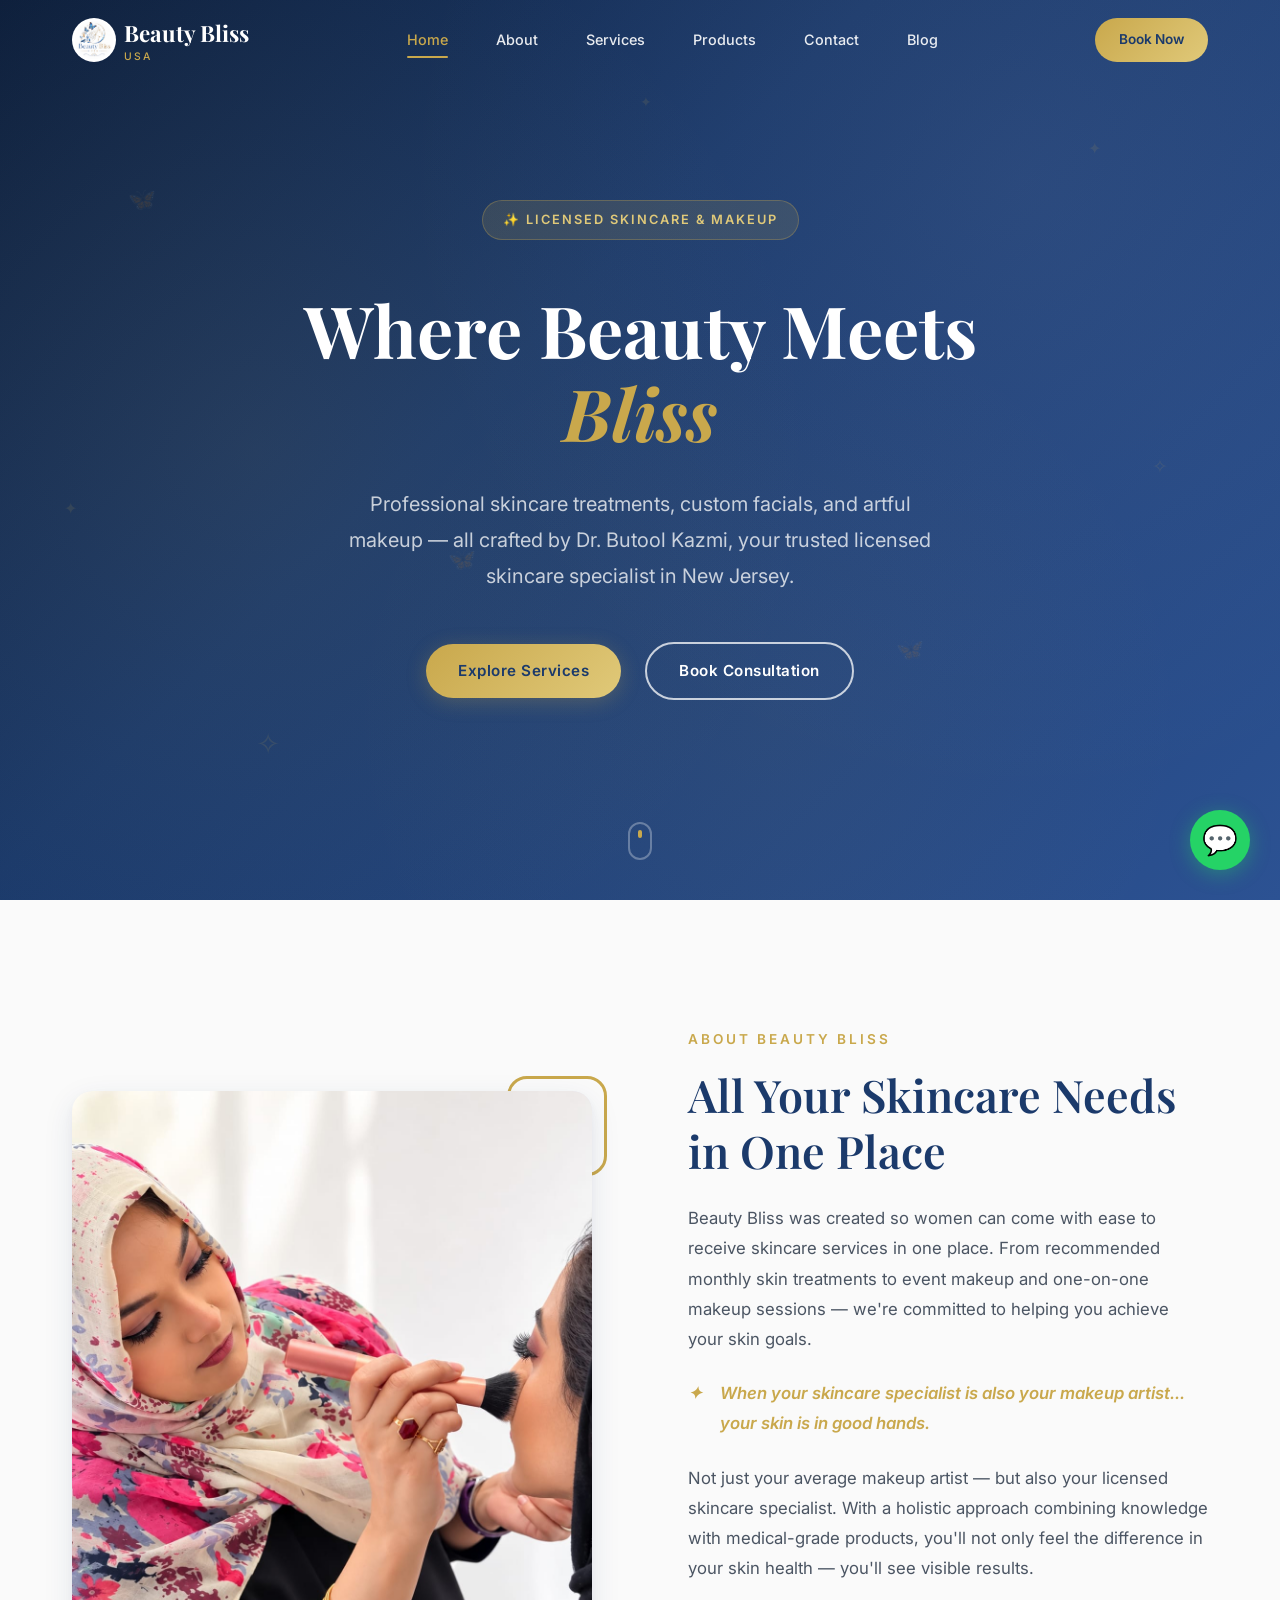
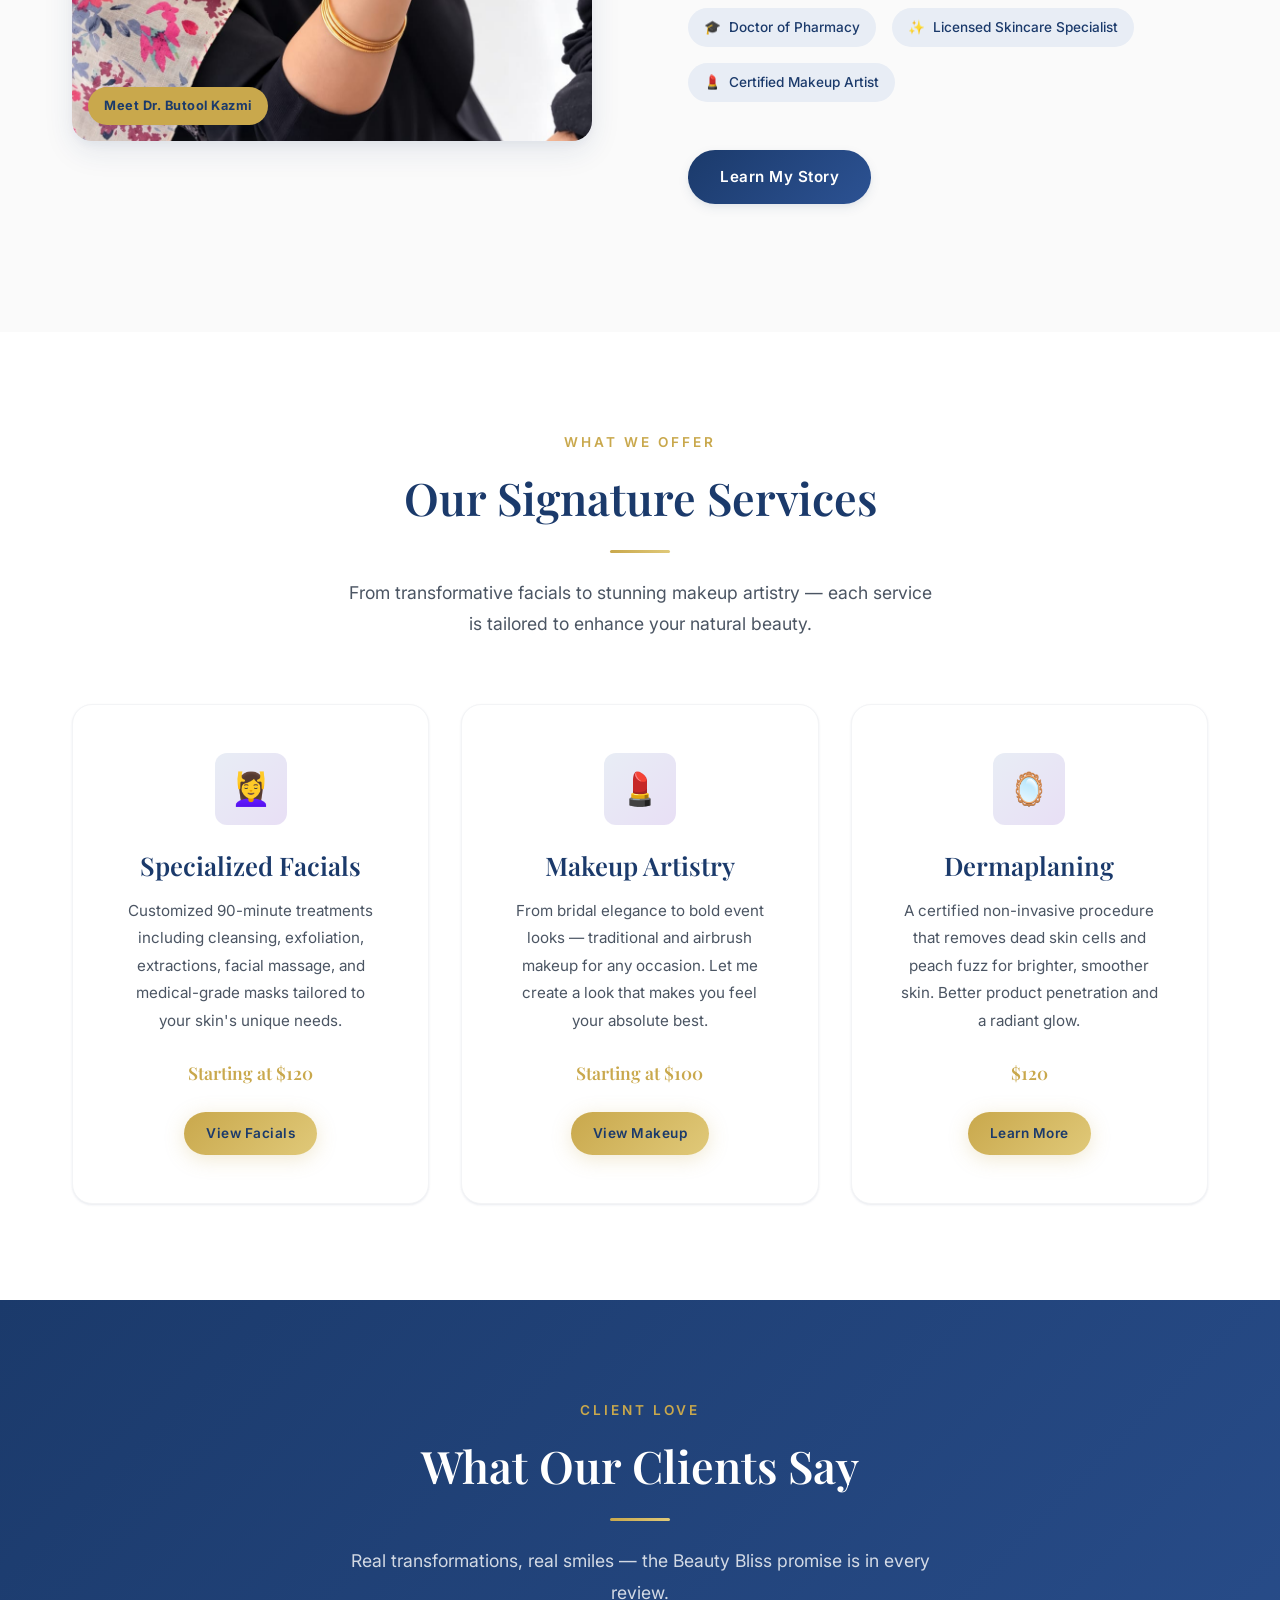
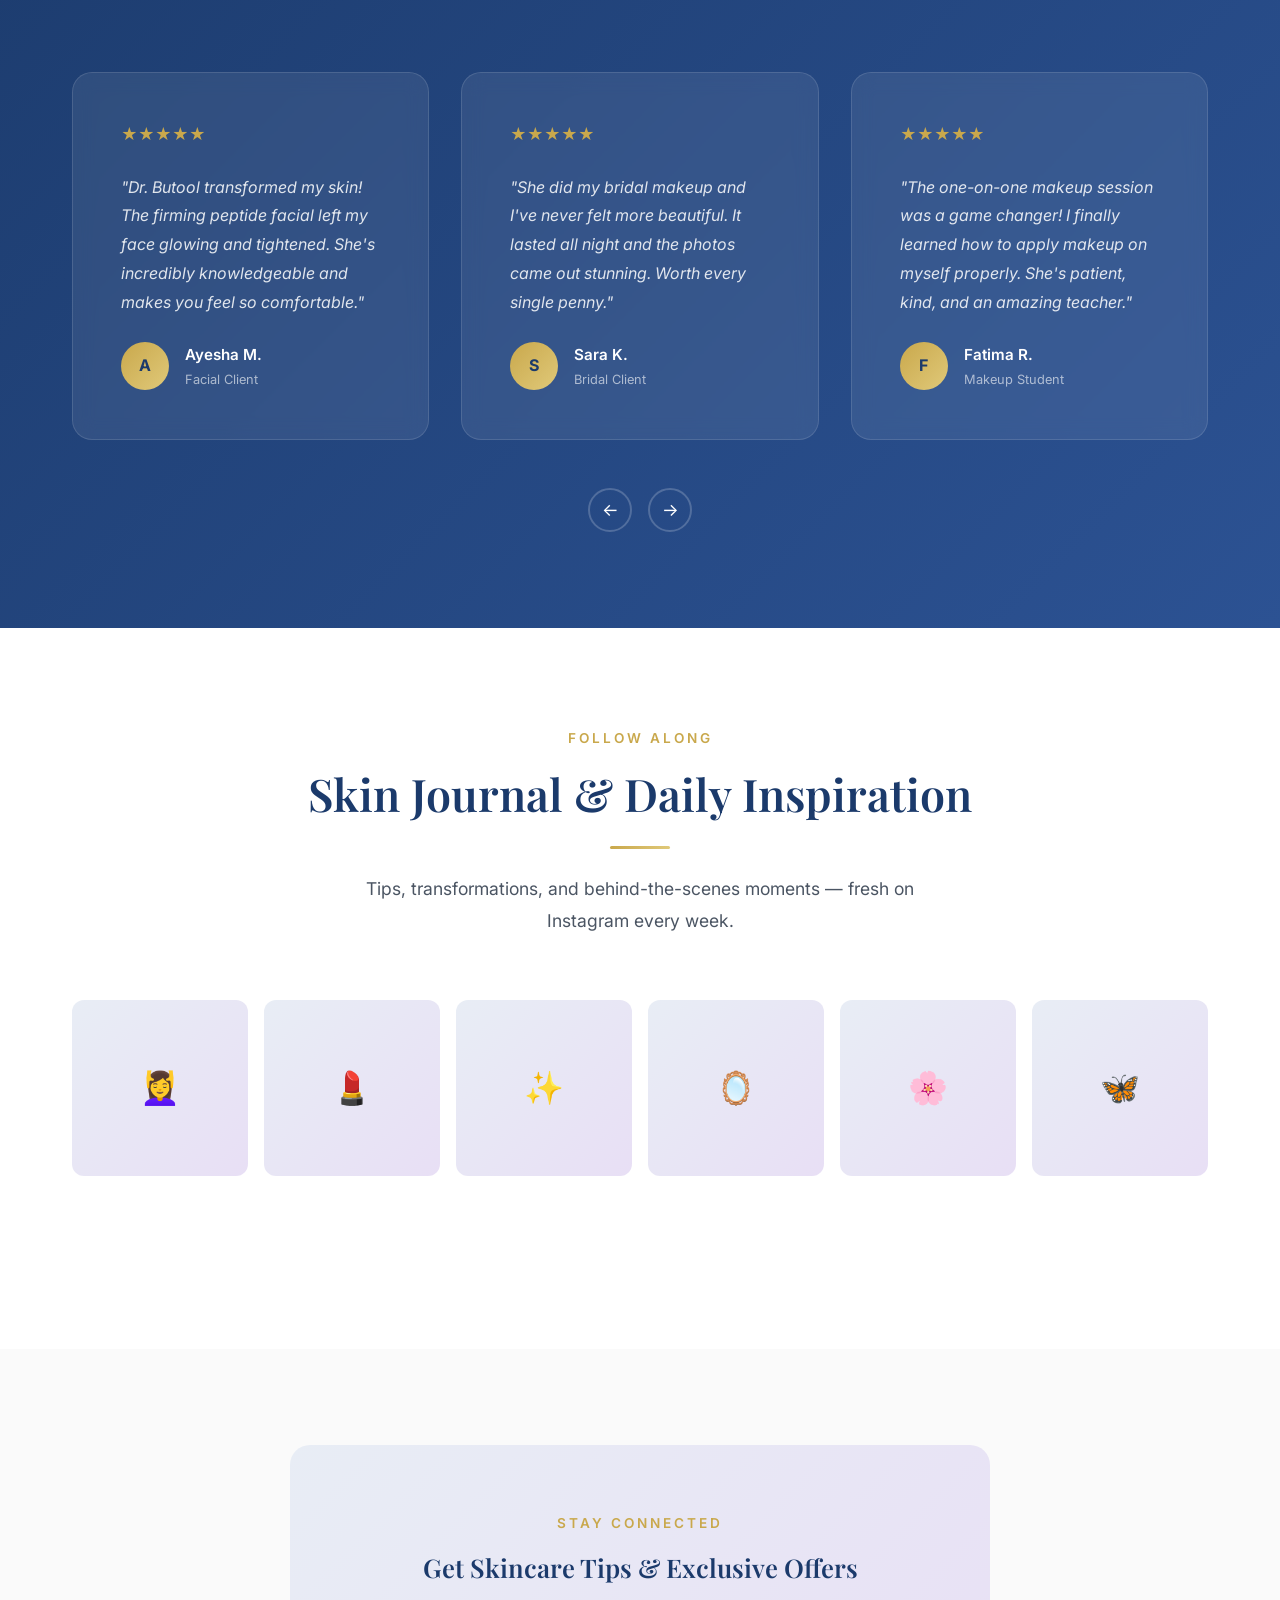
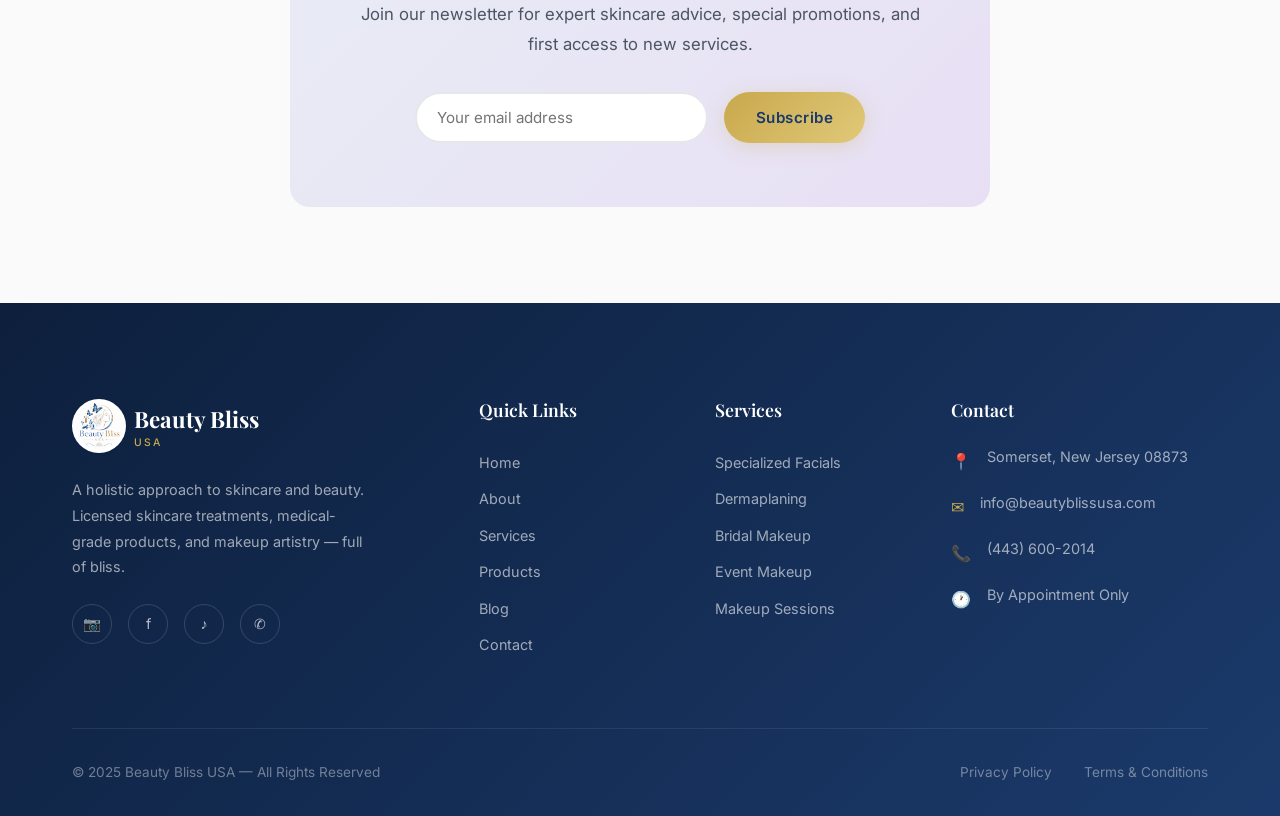
==== commit 014f1efc: "Add products page with styling, update tagline, fix logo visibility, add Products nav link site-wide" ====
--- a/index.html
+++ b/index.html
@@ -24,6 +24,7 @@
         <a href="index.html" class="nav__link active">Home</a>
         <a href="about.html" class="nav__link">About</a>
         <a href="services.html" class="nav__link">Services</a>
+        <a href="products.html" class="nav__link">Products</a>
         <a href="contact.html" class="nav__link">Contact</a>
         <a href="blog.html" class="nav__link">Blog</a>
       </div>
@@ -39,6 +40,7 @@
     <a href="index.html" class="nav__mobile-link">Home</a>
     <a href="about.html" class="nav__mobile-link">About</a>
     <a href="services.html" class="nav__mobile-link">Services</a>
+    <a href="products.html" class="nav__mobile-link">Products</a>
     <a href="contact.html" class="nav__mobile-link">Contact</a>
     <a href="blog.html" class="nav__mobile-link">Blog</a>
     <a href="contact.html" class="btn btn--primary">Book Now</a>
@@ -84,7 +86,8 @@
           <div class="about-preview__label">About Beauty Bliss</div>
           <h2>All Your Skincare Needs in One Place</h2>
           <p>Beauty Bliss was created so women can come with ease to receive skincare services in one place. From recommended monthly skin treatments to event makeup and one-on-one makeup sessions — we're committed to helping you achieve your skin goals.</p>
-          <p>With a holistic approach combining knowledge with medical-grade products, you'll not only feel the difference in your skin health — you'll see visible results.</p>
+          <p class="about-preview__tagline">When your skincare specialist is also your makeup artist... your skin is in good hands.</p>
+          <p>Not just your average makeup artist — but also your licensed skincare specialist. With a holistic approach combining knowledge with medical-grade products, you'll not only feel the difference in your skin health — you'll see visible results.</p>
           <div class="about-preview__credentials">
             <span class="about-preview__credential"><span class="icon">🎓</span> Doctor of Pharmacy</span>
             <span class="about-preview__credential"><span class="icon">✨</span> Licensed Skincare Specialist</span>
@@ -277,6 +280,7 @@
           <a href="index.html" class="footer__link">Home</a>
           <a href="about.html" class="footer__link">About</a>
           <a href="services.html" class="footer__link">Services</a>
+          <a href="products.html" class="footer__link">Products</a>
           <a href="blog.html" class="footer__link">Blog</a>
           <a href="contact.html" class="footer__link">Contact</a>
         </div>
--- a/css/style.css
+++ b/css/style.css
@@ -516,6 +516,22 @@
   gap: var(--space-md);
   margin-bottom: var(--space-2xl);
 }
+.about-preview__tagline {
+  font-size: 1.05rem;
+  font-weight: 600;
+  color: var(--gold);
+  margin-bottom: var(--space-lg);
+  font-style: italic;
+  position: relative;
+  padding-left: var(--space-xl);
+}
+.about-preview__tagline::before {
+  content: '✦';
+  position: absolute;
+  left: 0;
+  top: 0;
+  color: var(--gold);
+}
 .about-preview__credential {
   display: inline-flex;
   align-items: center;
@@ -1011,13 +1027,13 @@
 .brand-story__logo {
   position: relative;
   z-index: 1;
-  width: 58%;
-  max-width: 280px;
+  width: 62%;
+  max-width: 300px;
   aspect-ratio: 1;
   background: var(--white);
   border-radius: 50%;
-  padding: 8px;
-  box-shadow: 0 0 0 4px var(--gold), 0 16px 40px rgba(0,0,0,0.35);
+  padding: 20px;
+  box-shadow: 0 0 0 5px var(--gold), 0 0 30px rgba(201,168,76,0.4), 0 16px 40px rgba(0,0,0,0.35);
   animation: floatParticle 6s ease-in-out infinite;
   margin-bottom: var(--space-xl);
 }
@@ -1027,6 +1043,7 @@
   object-fit: contain;
   border-radius: 50%;
   display: block;
+  filter: contrast(1.15) saturate(1.1);
 }
 .brand-story__visual-text {
   font-family: var(--font-heading);
@@ -1698,6 +1715,112 @@
 .blog-coming-soon h3 { margin-bottom: var(--space-md); color: var(--gray-400); }
 
 /* ============================================
+   PRODUCTS PAGE
+   ============================================ */
+.products-grid {
+  display: grid;
+  grid-template-columns: repeat(3, 1fr);
+  gap: var(--space-2xl);
+}
+.product-card {
+  background: var(--white);
+  border-radius: var(--radius-lg);
+  overflow: hidden;
+  border: 1px solid var(--gray-100);
+  box-shadow: var(--shadow-md);
+  transition: transform var(--transition-base), box-shadow var(--transition-base);
+  display: flex;
+  flex-direction: column;
+}
+.product-card:hover {
+  transform: translateY(-6px);
+  box-shadow: var(--shadow-xl);
+}
+.product-card__image {
+  position: relative;
+  aspect-ratio: 1 / 1;
+  overflow: hidden;
+  background: linear-gradient(135deg, var(--gray-50) 0%, var(--lavender) 50%, var(--blue-pale) 100%);
+}
+.product-card__image img {
+  width: 100%;
+  height: 100%;
+  object-fit: cover;
+  transition: transform 0.5s cubic-bezier(0.25, 0.46, 0.45, 0.94);
+}
+.product-card:hover .product-card__image img {
+  transform: scale(1.06);
+}
+.product-card__content {
+  padding: var(--space-xl);
+  flex: 1;
+  display: flex;
+  flex-direction: column;
+}
+.product-card__price {
+  display: inline-flex;
+  align-items: center;
+  justify-content: center;
+  padding: 6px 18px;
+  background: linear-gradient(135deg, var(--gold), var(--gold-light));
+  color: var(--white);
+  font-family: var(--font-heading);
+  font-size: 1.1rem;
+  font-weight: 700;
+  border-radius: var(--radius-xl);
+  margin-bottom: var(--space-md);
+  align-self: flex-start;
+  box-shadow: var(--shadow-gold);
+  letter-spacing: 0.5px;
+}
+.product-card__content h3 {
+  font-family: var(--font-heading);
+  font-size: 1.15rem;
+  color: var(--blue-deep);
+  margin-bottom: var(--space-md);
+  line-height: 1.4;
+}
+.product-card__content > p {
+  font-size: 0.9rem;
+  color: var(--gray-600);
+  line-height: 1.7;
+  margin-bottom: var(--space-lg);
+}
+.product-card__tags {
+  display: flex;
+  flex-wrap: wrap;
+  gap: var(--space-sm);
+  margin-bottom: var(--space-lg);
+}
+.product-card__tag {
+  display: inline-block;
+  padding: 4px 12px;
+  background: var(--blue-pale);
+  border-radius: var(--radius-xl);
+  font-size: 0.72rem;
+  font-weight: 600;
+  color: var(--blue-deep);
+  letter-spacing: 0.5px;
+  transition: background var(--transition-fast), color var(--transition-fast);
+}
+.product-card:hover .product-card__tag {
+  background: var(--blue-deep);
+  color: var(--gold-light);
+}
+.product-card__recommended {
+  font-size: 0.82rem;
+  color: var(--gray-500);
+  line-height: 1.6;
+  margin-top: auto;
+  padding-top: var(--space-md);
+  border-top: 1px solid var(--gray-100);
+}
+.product-card__recommended strong {
+  color: var(--gold);
+  font-weight: 700;
+}
+
+/* ============================================
    ANIMATIONS
    ============================================ */
 @keyframes fadeInUp {
@@ -1741,6 +1864,18 @@
 /* ============================================
    RESPONSIVE DESIGN
    ============================================ */
+@media (max-width: 1024px) {
+  .products-grid {
+    grid-template-columns: repeat(2, 1fr);
+  }
+}
+
+@media (max-width: 768px) {
+  .products-grid {
+    grid-template-columns: 1fr;
+  }
+}
+
 @media (max-width: 1024px) {
   .about-preview, .about-story, .brand-story {
     grid-template-columns: 1fr;
@@ -1759,6 +1894,7 @@
 }
 
 @media (max-width: 768px) {
+  .products-grid { grid-template-columns: 1fr; }
   :root { --nav-height: 70px; }
   .nav__links, .nav__cta { display: none; }
   .nav__toggle { display: flex; }
